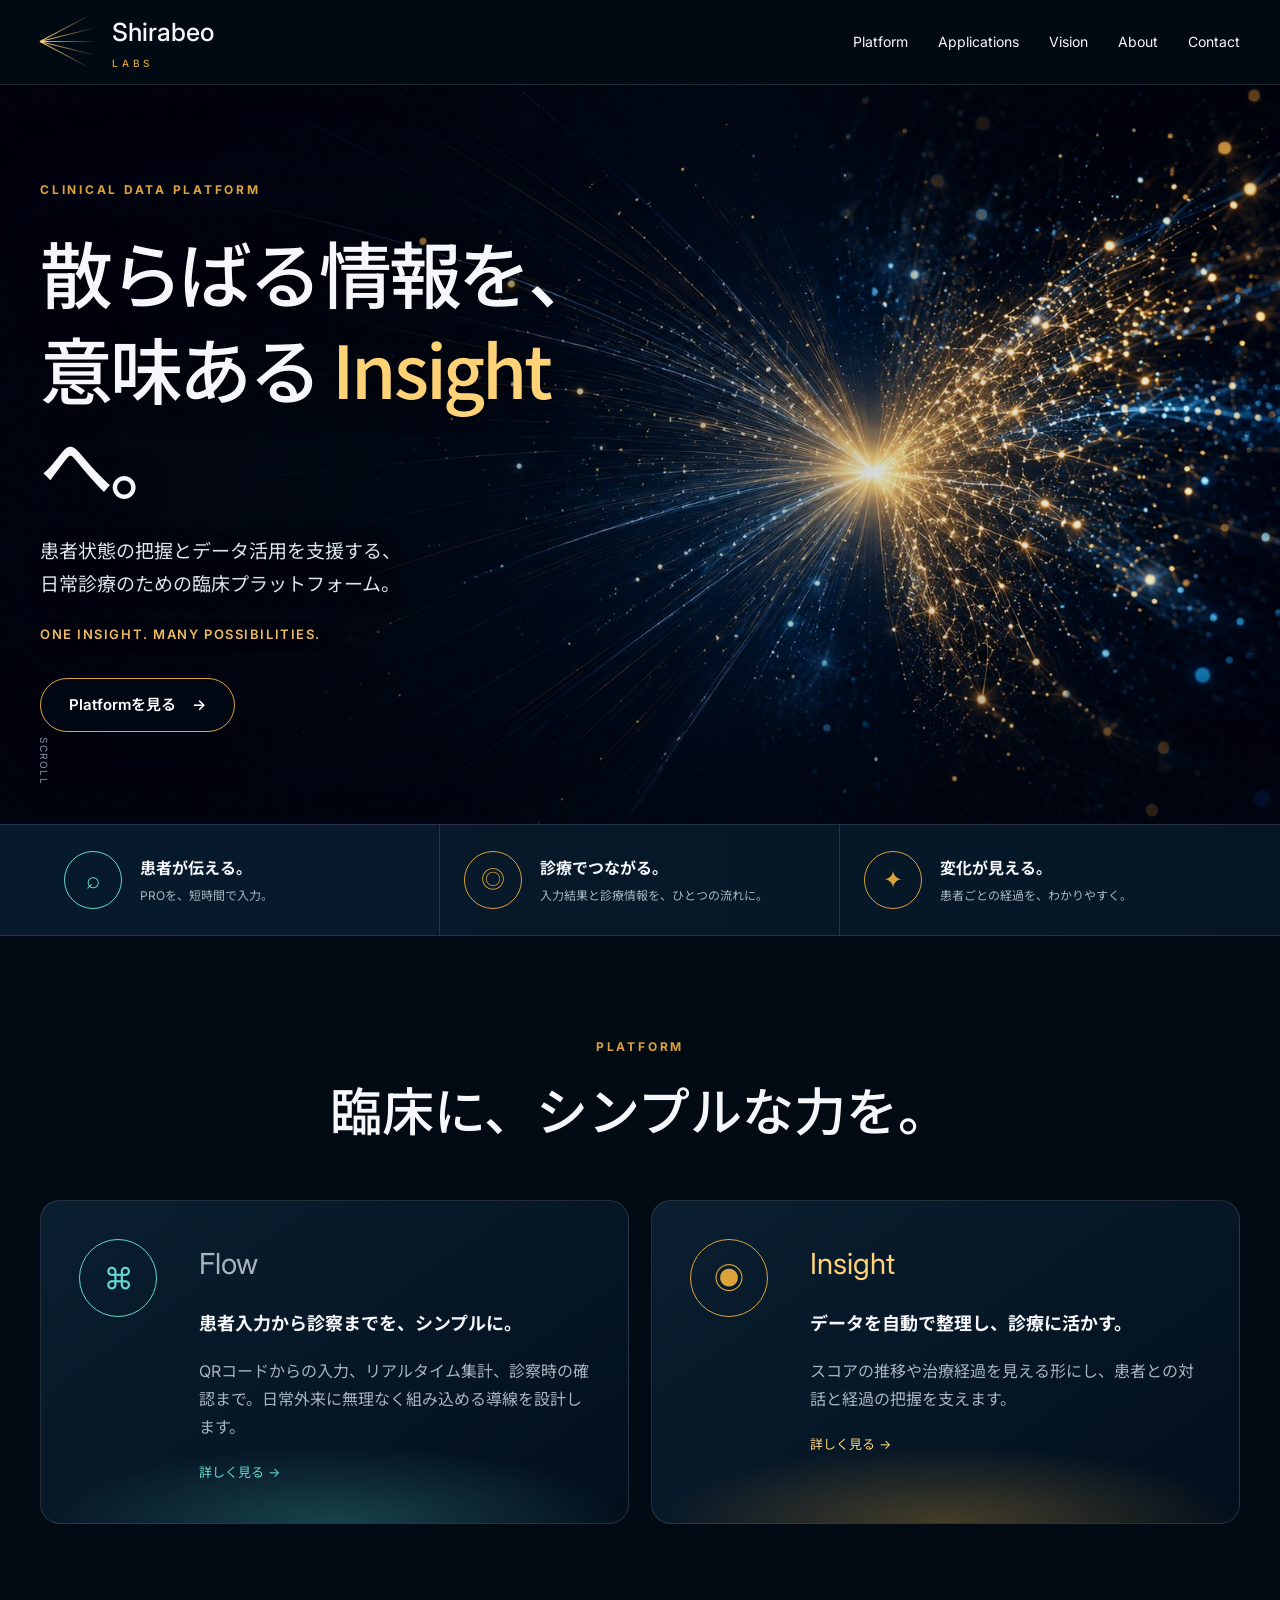
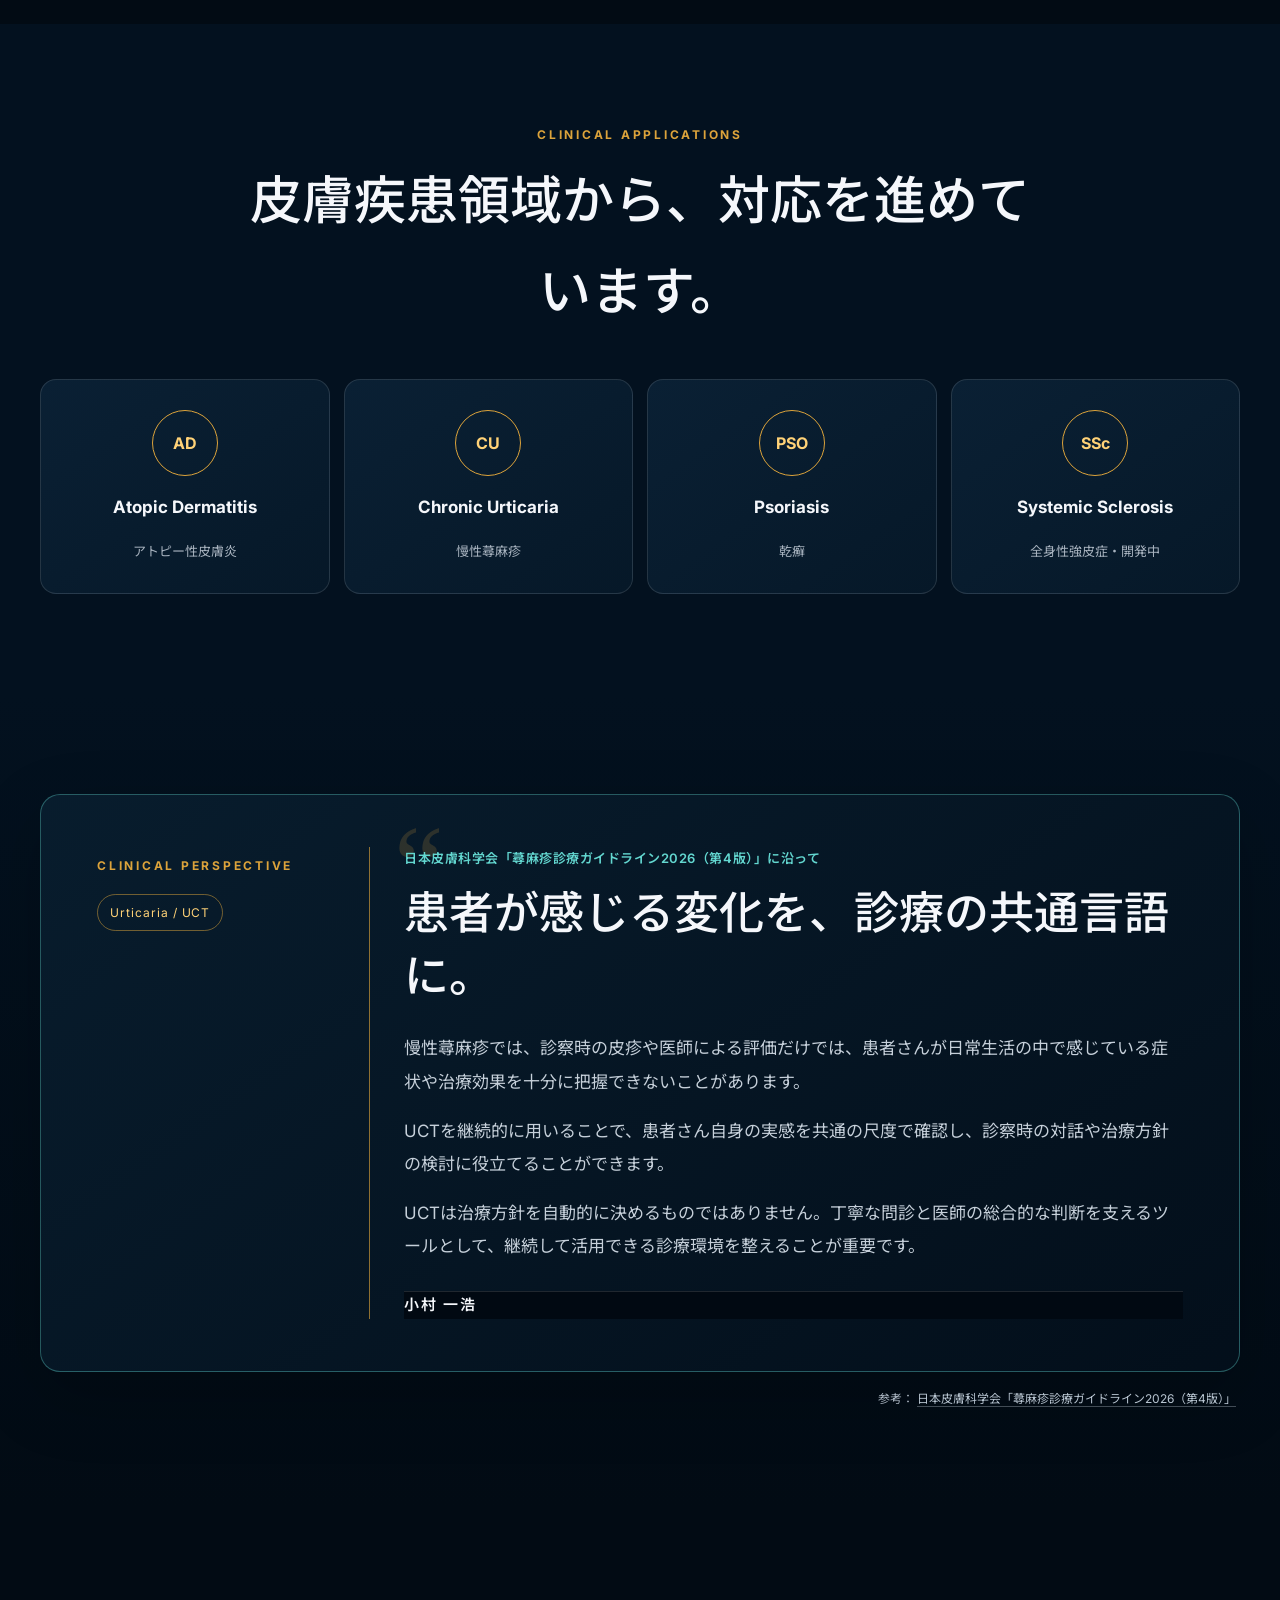
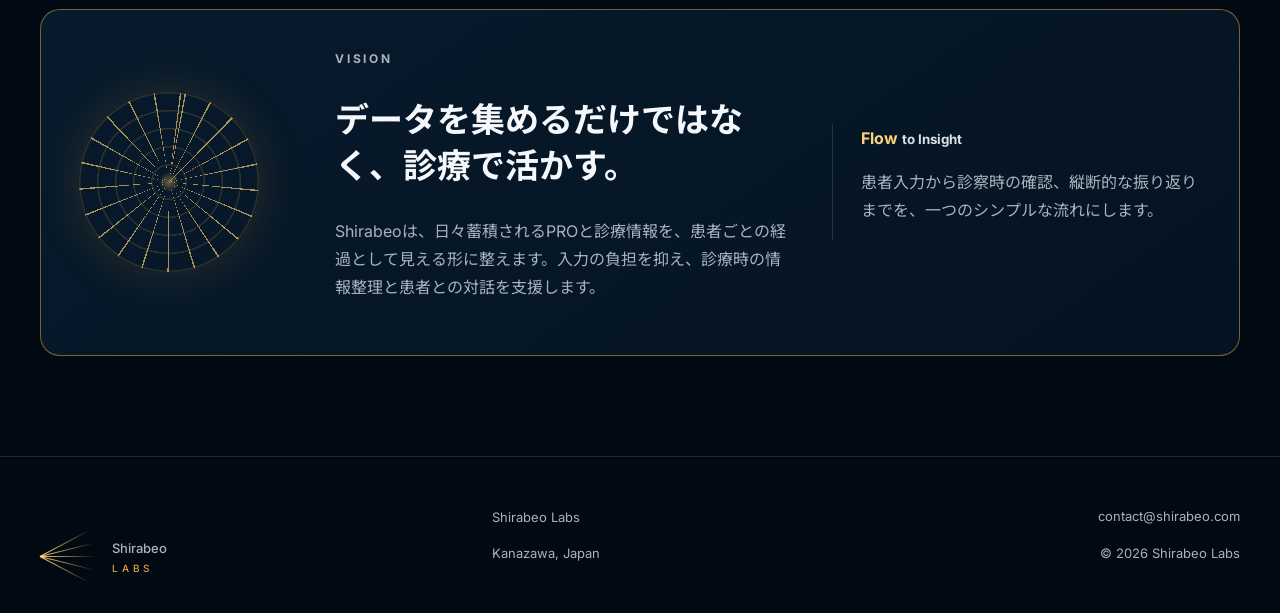
==== index.html @ 1341aba5 "Add 2026 urticaria guideline clinical perspective" ====
<!DOCTYPE html>
<html lang="ja">
  <head>
    <meta charset="utf-8">
    <meta name="viewport" content="width=device-width,initial-scale=1">
    <meta
      name="description"
      content="Shirabeoは、患者報告アウトカムと臨床情報を診療に活かす臨床プラットフォームです。"
    >
    <meta name="theme-color" content="#020d18">
    <title>Shirabeo Labs | One Insight. Many Possibilities.</title>
    <link rel="preconnect" href="https://fonts.googleapis.com">
    <link rel="preconnect" href="https://fonts.gstatic.com" crossorigin>
    <link
      href="https://fonts.googleapis.com/css2?family=Inter:wght@400;500;600;700&family=Noto+Sans+JP:wght@400;500;600;700&display=swap"
      rel="stylesheet"
    >
    <link rel="stylesheet" href="styles.css">
    <link rel="stylesheet" href="hero-artwork.css">
  </head>
  <body>
    <header>
      <div class="container nav">
        <a class="logo" href="#top"
          ><span class="ray-logo"><i></i><i></i><i></i><i></i><i></i></span
          ><span>Shirabeo<small>Labs</small></span></a
        ><button type="button" class="menu-button" aria-expanded="false" aria-controls="menu">
          Menu
        </button>
        <nav id="menu">
          <a href="#platform">Platform</a
          ><a href="#applications">Applications</a><a href="#vision">Vision</a
          ><a href="#about">About</a
          ><a href="mailto:contact@shirabeo.com">Contact</a>
        </nav>
      </div>
    </header>
    <main id="top">
      <section class="hero">
        <div class="container hero-inner">
          <div class="hero-copy">
            <p class="kicker">Clinical data platform</p>
            <h1>散らばる情報を、<br>意味ある <em>Insight</em> へ。</h1>
            <p class="lead">
              患者状態の把握とデータ活用を支援する、<br>日常診療のための臨床プラットフォーム。
            </p>
            <p class="brand-line">One Insight. Many Possibilities.</p>
            <a class="button outline-gold" href="#platform"
              >Platformを見る <span>→</span></a
            >
          </div>
          <div class="scroll-note">SCROLL</div>
        </div>
      </section>
      <section class="principle-strip">
        <div class="container principle-grid">
          <article>
            <div class="round-icon cyan">⌕</div>
            <div>
              <strong>患者が伝える。</strong>
              <p>PROを、短時間で入力。</p>
            </div>
          </article>
          <article>
            <div class="round-icon gold">◎</div>
            <div>
              <strong>診療でつながる。</strong>
              <p>入力結果と診療情報を、ひとつの流れに。</p>
            </div>
          </article>
          <article>
            <div class="round-icon gold">✦</div>
            <div>
              <strong>変化が見える。</strong>
              <p>患者ごとの経過を、わかりやすく。</p>
            </div>
          </article>
        </div>
      </section>
      <section id="platform" class="section">
        <div class="container">
          <div class="section-title center">
            <p>Platform</p>
            <h2>臨床に、シンプルな力を。</h2>
          </div>
          <div class="feature-grid">
            <article class="flow-card">
              <div class="icon">⌘</div>
              <div>
                <p class="label">Flow</p>
                <h3>患者入力から診察までを、シンプルに。</h3>
                <p>
                  QRコードからの入力、リアルタイム集計、診察時の確認まで。日常外来に無理なく組み込める導線を設計します。
                </p>
                <a href="mailto:contact@shirabeo.com">詳しく見る →</a>
              </div>
            </article>
            <article class="insight-card">
              <div class="icon gold-icon">◉</div>
              <div>
                <p class="label">Insight</p>
                <h3>データを自動で整理し、診療に活かす。</h3>
                <p>
                  スコアの推移や治療経過を見える形にし、患者との対話と経過の把握を支えます。
                </p>
                <a href="mailto:contact@shirabeo.com">詳しく見る →</a>
              </div>
            </article>
          </div>
        </div>
      </section>
      <section id="applications" class="section applications">
        <div class="container">
          <div class="section-title center">
            <p>Clinical Applications</p>
            <h2>皮膚疾患領域から、対応を進めています。</h2>
          </div>
          <div class="application-grid">
            <article>
              <span>AD</span>
              <h3>Atopic Dermatitis</h3>
              <p>アトピー性皮膚炎</p>
            </article>
            <article>
              <span>CU</span>
              <h3>Chronic Urticaria</h3>
              <p>慢性蕁麻疹</p>
            </article>
            <article>
              <span>PSO</span>
              <h3>Psoriasis</h3>
              <p>乾癬</p>
            </article>
            <article>
              <span>SSc</span>
              <h3>Systemic Sclerosis</h3>
              <p>全身性強皮症・開発中</p>
            </article>
          </div>
        </div>
      </section>
      <section class="section clinical-perspective" aria-labelledby="clinical-perspective-title">
        <div class="container">
          <div class="perspective-panel">
            <div class="perspective-meta">
              <p class="eyebrow">Clinical Perspective</p>
              <span>Urticaria / UCT</span>
            </div>
            <blockquote>
              <p class="guideline-note">
                日本皮膚科学会「蕁麻疹診療ガイドライン2026（第4版）」に沿って
              </p>
              <h2 id="clinical-perspective-title">
                患者が感じる変化を、診療の共通言語に。
              </h2>
              <p>
                慢性蕁麻疹では、診察時の皮疹や医師による評価だけでは、患者さんが日常生活の中で感じている症状や治療効果を十分に把握できないことがあります。
              </p>
              <p>
                UCTを継続的に用いることで、患者さん自身の実感を共通の尺度で確認し、診察時の対話や治療方針の検討に役立てることができます。
              </p>
              <p>
                UCTは治療方針を自動的に決めるものではありません。丁寧な問診と医師の総合的な判断を支えるツールとして、継続して活用できる診療環境を整えることが重要です。
              </p>
              <footer>小村 一浩</footer>
            </blockquote>
          </div>
          <p class="guideline-reference">
            参考：
            <a href="https://www.dermatol.or.jp/medical/guideline/4742/" target="_blank" rel="noopener noreferrer">
              日本皮膚科学会「蕁麻疹診療ガイドライン2026（第4版）」
            </a>
          </p>
        </div>
      </section>
      <section id="vision" class="section">
        <div class="container vision-panel">
          <div class="vision-orb" aria-hidden="true"></div>
          <div>
            <p class="eyebrow">Vision</p>
            <h2>データを集めるだけではなく、診療で活かす。</h2>
            <p>
              Shirabeoは、日々蓄積されるPROと診療情報を、患者ごとの経過として見える形に整えます。入力の負担を抑え、診療時の情報整理と患者との対話を支援します。
            </p>
          </div>
          <aside>
            <strong>Flow <small>to Insight</small></strong>
            <p>
              患者入力から診察時の確認、縦断的な振り返りまでを、一つのシンプルな流れにします。
            </p>
          </aside>
        </div>
      </section>
    </main>
    <footer id="about">
      <div class="container footer">
        <div>
          <a class="logo" href="#top"
            ><span class="ray-logo"><i></i><i></i><i></i><i></i><i></i></span
            ><span>Shirabeo<small>Labs</small></span></a
          >
        </div>
        <div>
          <p>Shirabeo Labs</p>
          <p>Kanazawa, Japan</p>
        </div>
        <div>
          <a href="mailto:contact@shirabeo.com">contact@shirabeo.com</a>
          <p>© <span id="year"></span> Shirabeo Labs</p>
        </div>
      </div>
    </footer>
    <script src="script.js"></script>
  </body>
</html>
---- styles.css ----
:root{--navy:#020b14;--navy2:#061827;--panel:#091c2d;--gold:#dca33b;--gold2:#ffd277;--cyan:#63d7d0;--text:#f5f7fb;--muted:#a8b3bf;--line:rgba(255,255,255,.12)}*{box-sizing:border-box}html{scroll-behavior:smooth}body{margin:0;background:var(--navy);color:var(--text);font-family:Inter,"Noto Sans JP",system-ui,sans-serif;line-height:1.75}a{color:inherit;text-decoration:none}.container{width:min(1200px,calc(100% - 44px));margin:auto}header{position:sticky;top:0;z-index:20;background:rgba(2,11,20,.76);backdrop-filter:blur(20px);border-bottom:1px solid var(--line)}.nav{min-height:84px;display:flex;align-items:center;justify-content:space-between}.logo{display:flex;align-items:center;gap:14px;font-size:25px;font-weight:500}.logo small{display:block;color:var(--gold);font-size:10px;letter-spacing:.38em;text-transform:uppercase}.ray-logo{position:relative;width:58px;height:38px}.ray-logo i{position:absolute;left:0;top:18px;width:56px;height:1px;background:linear-gradient(90deg,var(--gold2),transparent);transform-origin:left}.ray-logo i:nth-child(1){transform:rotate(28deg)}.ray-logo i:nth-child(2){transform:rotate(14deg)}.ray-logo i:nth-child(3){transform:rotate(0)}.ray-logo i:nth-child(4){transform:rotate(-14deg)}.ray-logo i:nth-child(5){transform:rotate(-28deg)}nav{display:flex;gap:30px;align-items:center;font-size:14px}.menu-button{display:none}.hero{position:relative;min-height:700px;overflow:hidden;background:radial-gradient(circle at 86% 47%,rgba(255,210,115,.24),transparent 11%),radial-gradient(circle at 70% 42%,rgba(35,90,150,.16),transparent 32%),linear-gradient(135deg,#020910,#031422 64%,#020b14)}.hero:before{content:"";position:absolute;inset:0;background-image:radial-gradient(circle,rgba(255,218,145,.9) 0 1px,transparent 2px),radial-gradient(circle,rgba(113,177,255,.78) 0 1px,transparent 2px),radial-gradient(circle,rgba(255,255,255,.55) 0 1px,transparent 2px);background-size:46px 52px,71px 64px,93px 83px;background-position:67% 20%,80% 35%,73% 58%;mask-image:linear-gradient(90deg,transparent 42%,#000 65%);opacity:.62}.hero:after{content:"";position:absolute;inset:0;background:linear-gradient(90deg,rgba(2,9,16,.99) 0%,rgba(2,9,16,.88) 39%,rgba(2,9,16,.28) 66%,rgba(2,9,16,.06) 100%)}.hero-inner{position:relative;z-index:3;min-height:700px;display:flex;align-items:center}.hero-copy{max-width:680px;padding:90px 0}.kicker,.eyebrow,.section-title p{margin:0;color:var(--gold);font-size:12px;font-weight:700;letter-spacing:.23em;text-transform:uppercase}.hero h1{margin:24px 0 24px;font-size:clamp(52px,6.2vw,82px);line-height:1.28;font-weight:500;letter-spacing:-.048em}.hero h1 em{color:var(--gold2);font-style:normal}.lead{max-width:620px;color:#d6dee7;font-size:19px}.button{display:inline-flex;align-items:center;justify-content:center;gap:16px;min-height:54px;padding:0 28px;border-radius:999px;font-weight:600;font-size:15px;margin-top:32px}.outline-gold{border:1px solid var(--gold);color:#fff;background:rgba(3,17,30,.22)}.stream{position:absolute;right:-2%;top:-3%;width:70%;height:108%;z-index:2;filter:drop-shadow(0 0 6px rgba(255,195,70,.25))}.stream b{position:absolute;right:10%;top:47%;width:18px;height:18px;border-radius:50%;background:#fff9db;box-shadow:0 0 16px #fff,0 0 46px #f0b84c,0 0 130px #e3a42f}.stream span{position:absolute;right:11%;top:48%;width:97%;height:1px;background:linear-gradient(90deg,transparent 0%,rgba(67,126,195,.24) 25%,rgba(255,255,255,.55) 68%,rgba(255,190,55,.98) 100%);transform-origin:right;box-shadow:0 0 8px rgba(255,202,85,.32)}.stream span:after{content:"";position:absolute;right:14%;top:-2px;width:5px;height:5px;border-radius:50%;background:#ffd878;box-shadow:-120px 15px 0 #fff,-260px -9px 0 #5f9fe3,-410px 23px 0 #f5b94d,-520px -17px 0 #fff}.stream span:nth-child(1){transform:rotate(34deg)}.stream span:nth-child(2){transform:rotate(26deg)}.stream span:nth-child(3){transform:rotate(18deg)}.stream span:nth-child(4){transform:rotate(10deg)}.stream span:nth-child(5){transform:rotate(2deg)}.stream span:nth-child(6){transform:rotate(-7deg)}.stream span:nth-child(7){transform:rotate(-16deg)}.stream span:nth-child(8){transform:rotate(-25deg)}.stream span:nth-child(9){transform:rotate(-34deg)}.scroll-note{position:absolute;left:-6px;bottom:38px;writing-mode:vertical-rl;font-size:10px;letter-spacing:.16em;color:#8090a0}.principle-strip{background:linear-gradient(90deg,#071a2c,#061625);border-top:1px solid var(--line);border-bottom:1px solid var(--line)}.principle-grid{display:grid;grid-template-columns:repeat(3,1fr)}.principle-grid article{display:flex;align-items:center;gap:18px;padding:26px 24px;border-right:1px solid var(--line)}.principle-grid article:last-child{border-right:0}.principle-grid strong{font-size:16px}.principle-grid p{margin:3px 0 0;color:var(--muted);font-size:12px}.round-icon{width:58px;height:58px;display:grid;place-items:center;border:1px solid currentColor;border-radius:50%;font-size:24px}.round-icon.cyan{color:var(--cyan)}.round-icon.gold{color:var(--gold)}.section{padding:100px 0}.section-title{max-width:780px;margin:0 auto 42px}.section-title.center{text-align:center}.section-title h2{margin:10px 0 0;font-size:clamp(34px,4.2vw,52px);font-weight:500}.feature-grid{display:grid;grid-template-columns:1fr 1fr;gap:22px}.feature-grid article{position:relative;display:grid;grid-template-columns:92px 1fr;gap:28px;min-height:285px;padding:38px;border:1px solid var(--line);border-radius:20px;overflow:hidden;background:linear-gradient(145deg,rgba(10,31,49,.98),rgba(3,16,29,.96))}.feature-grid article:after{content:"";position:absolute;left:0;right:0;bottom:0;height:78px;background:radial-gradient(ellipse at center bottom,rgba(85,216,206,.24),transparent 70%)}.feature-grid .insight-card:after{background:radial-gradient(ellipse at center bottom,rgba(230,168,59,.28),transparent 70%)}.icon{width:78px;height:78px;border:1px solid var(--cyan);border-radius:50%;display:grid;place-items:center;color:var(--cyan);font-size:30px}.gold-icon{border-color:var(--gold);color:var(--gold)}.label{margin:0;color:var(--cyan);font-size:29px}.insight-card .label{color:var(--gold2)}.feature-grid h3{font-size:18px}.feature-grid p{color:var(--muted)}.feature-grid a{position:relative;z-index:2;color:var(--cyan);font-size:13px}.insight-card a{color:var(--gold2)}.applications{background:#03111f}.application-grid{display:grid;grid-template-columns:repeat(4,1fr);gap:14px}.application-grid article{padding:30px 22px;text-align:center;border:1px solid var(--line);border-radius:16px;background:linear-gradient(145deg,#0a2034,#061828)}.application-grid span{display:inline-grid;place-items:center;width:66px;height:66px;border:1px solid var(--gold);border-radius:50%;color:var(--gold2);font-weight:700}.application-grid h3{font-size:17px}.application-grid p{margin:0;color:var(--muted);font-size:13px}.clinical-perspective{position:relative;background:linear-gradient(180deg,#03111f 0%,#020b14 100%)}.perspective-panel{display:grid;grid-template-columns:220px 1fr;gap:52px;padding:52px 56px;border:1px solid rgba(99,215,208,.36);border-radius:20px;background:linear-gradient(145deg,rgba(8,29,46,.98),rgba(3,15,27,.98));box-shadow:0 24px 70px rgba(0,0,0,.2)}.perspective-meta{padding-top:8px}.perspective-meta span{display:inline-block;margin-top:18px;padding:7px 12px;border:1px solid rgba(220,163,59,.5);border-radius:999px;color:var(--gold2);font-size:12px;letter-spacing:.08em}.perspective-panel blockquote{position:relative;margin:0;padding-left:34px;border-left:1px solid rgba(220,163,59,.64)}.perspective-panel blockquote:before{content:"“";position:absolute;left:24px;top:-38px;color:rgba(220,163,59,.18);font-family:Georgia,serif;font-size:112px;line-height:1}.guideline-note{position:relative;margin:0 0 12px;color:var(--cyan)!important;font-size:13px;font-weight:600;letter-spacing:.04em}.perspective-panel h2{position:relative;margin:0 0 25px;font-size:clamp(30px,3.6vw,45px);font-weight:500;line-height:1.4}.perspective-panel blockquote>p:not(.guideline-note){position:relative;margin:0 0 16px;color:#c6d0da;font-size:17px;line-height:1.95}.perspective-panel footer{margin-top:28px;color:var(--text);font-size:15px;font-weight:600;letter-spacing:.12em}.guideline-reference{margin:16px 4px 0;text-align:right;color:var(--muted);font-size:12px}.guideline-reference a{color:#b9c6d2;text-decoration:underline;text-decoration-color:rgba(185,198,210,.35);text-underline-offset:3px}.vision-panel{display:grid;grid-template-columns:220px 1fr .8fr;gap:36px;align-items:center;padding:38px;border:1px solid rgba(230,168,59,.52);border-radius:20px;background:linear-gradient(145deg,#071a2c,#041321)}.vision-orb{width:180px;height:180px;border-radius:50%;background:radial-gradient(circle at 50% 50%,rgba(255,211,110,.4),transparent 8%),repeating-radial-gradient(circle,transparent 0 16px,rgba(230,168,59,.18) 17px 18px),repeating-conic-gradient(from 10deg,rgba(255,211,110,.65) 0 1deg,transparent 1deg 17deg);box-shadow:0 0 48px rgba(230,168,59,.16)}.vision-panel h2{font-size:34px;line-height:1.35}.vision-panel p{color:var(--muted)}aside{padding-left:28px;border-left:1px solid var(--line)}aside strong{color:var(--gold2)}aside small{color:#d9e0e7}.footer{display:grid;grid-template-columns:1fr .7fr 1fr;gap:28px;align-items:end;padding:36px 0}.footer>div:last-child{text-align:right}.footer p,.footer a{color:var(--muted);font-size:13px}footer{background:#010912;border-top:1px solid var(--line)}@media(max-width:900px){.perspective-panel{grid-template-columns:1fr;gap:28px;padding:38px}.perspective-panel blockquote{padding-left:28px}.principle-grid{grid-template-columns:1fr}.principle-grid article{border-right:0;border-bottom:1px solid var(--line)}.feature-grid{grid-template-columns:1fr}.application-grid{grid-template-columns:1fr 1fr}.vision-panel{grid-template-columns:1fr}.vision-orb{margin:auto}.footer{grid-template-columns:1fr}}@media(max-width:680px){.perspective-panel{padding:28px 22px;gap:22px}.perspective-panel blockquote{padding-left:20px}.perspective-panel h2{font-size:29px}.perspective-panel blockquote>p:not(.guideline-note){font-size:16px}.guideline-reference{text-align:left;line-height:1.6}.container{width:min(100% - 30px,1200px)}.menu-button{display:inline-flex;border:1px solid var(--gold);background:transparent;color:var(--gold2);border-radius:999px;padding:8px 14px}nav{display:none;position:absolute;top:70px;left:15px;right:15px;padding:20px;border-radius:16px;background:#071a2d;border:1px solid var(--line);flex-direction:column;align-items:stretch}nav.open{display:flex}.nav{min-height:74px}.hero,.hero-inner{min-height:690px}.hero-copy{padding:72px 0 90px;max-width:92%}.hero h1{font-size:42px;line-height:1.35;margin-top:20px}.lead{font-size:16px;max-width:90%}.stream{right:-48%;width:135%;opacity:.86;top:4%;height:94%}.stream b{right:11%;top:51%}.stream span{right:12%;top:52%}.hero:after{background:linear-gradient(90deg,rgba(2,9,16,.99) 0%,rgba(2,9,16,.88) 54%,rgba(2,9,16,.26) 100%)}.hero:before{mask-image:linear-gradient(90deg,transparent 35%,#000 68%);opacity:.42}.scroll-note{display:none}.principle-grid article{padding:19px 4px}.round-icon{width:48px;height:48px;font-size:19px}.section{padding:72px 0}.section-title h2{font-size:31px}.feature-grid article{grid-template-columns:1fr;min-height:0;padding:27px 22px}.application-grid{grid-template-columns:1fr}.vision-panel{padding:24px}.vision-orb{width:142px;height:142px}.footer>div:last-child{text-align:left}}
---- hero-artwork.css ----
.hero{position:relative;min-height:720px;overflow:hidden;background:#020b14 url('shirabeo-hero-artwork.jpg') 58% center/cover no-repeat;isolation:isolate}.hero:before{content:"";position:absolute;inset:0;z-index:0;background:linear-gradient(90deg,rgba(1,8,17,.99) 0%,rgba(1,8,17,.94) 28%,rgba(1,8,17,.72) 46%,rgba(1,8,17,.24) 68%,rgba(1,8,17,.05) 100%)}.hero:after{content:"";position:absolute;inset:0;z-index:0;background:linear-gradient(180deg,rgba(1,8,17,.10),transparent 28%,transparent 70%,rgba(1,8,17,.34));pointer-events:none}.stream{display:none}.hero-inner{position:relative;z-index:1;min-height:720px;display:flex;align-items:center}.hero-copy{position:relative;max-width:650px;padding:94px 0 92px}.hero-copy:before{content:"";position:absolute;inset:38px -44px 34px -44px;z-index:-1;background:radial-gradient(ellipse at 35% 52%,rgba(2,11,20,.62),rgba(2,11,20,.18) 58%,transparent 78%);filter:blur(12px)}.hero h1{font-family:"Noto Sans JP",sans-serif;font-size:clamp(48px,5.7vw,76px);font-weight:500;line-height:1.31;letter-spacing:-.045em;text-shadow:0 3px 28px rgba(0,0,0,.76)}.hero .lead{max-width:590px;color:#dce4ec;text-shadow:0 2px 18px rgba(0,0,0,.92)}.brand-line{margin:22px 0 0;color:#f0bd5a;font-size:13px;font-weight:600;letter-spacing:.12em;text-transform:uppercase;text-shadow:0 2px 12px rgba(0,0,0,.8)}.outline-gold{border-radius:999px;padding-inline:28px;background:rgba(2,13,24,.56);backdrop-filter:blur(10px);box-shadow:0 12px 40px rgba(0,0,0,.28)}@media(max-width:900px){.hero{background-position:52% center;background-size:auto 100%;min-height:760px}.hero:before{background:linear-gradient(90deg,rgba(1,8,17,.99) 0%,rgba(1,8,17,.95) 42%,rgba(1,8,17,.65) 66%,rgba(1,8,17,.18) 100%)}.hero-inner{min-height:760px}.hero-copy{padding:78px 0 82px;max-width:570px}.hero h1{font-size:47px;line-height:1.34}.hero .lead{max-width:88%}}@media(max-width:680px){.hero{background-position:38% center;background-size:auto 100%;min-height:730px}.hero:before{background:linear-gradient(90deg,rgba(1,8,17,.995) 0%,rgba(1,8,17,.96) 52%,rgba(1,8,17,.70) 73%,rgba(1,8,17,.22) 100%)}.hero:after{background:linear-gradient(180deg,rgba(1,8,17,.12),transparent 18%,transparent 72%,rgba(1,8,17,.42))}.hero-inner{min-height:730px}.hero-copy{padding:62px 0 70px;max-width:100%}.hero-copy:before{inset:28px -18px 34px -18px;background:radial-gradient(ellipse at 32% 50%,rgba(2,11,20,.78),rgba(2,11,20,.26) 60%,transparent 82%)}.hero h1{font-size:39px;line-height:1.36;max-width:620px}.hero .lead{font-size:15px;max-width:88%}.brand-line{font-size:11px;letter-spacing:.1em;margin-top:18px}.outline-gold{margin-top:30px}.principle-strip{position:relative;z-index:3}}
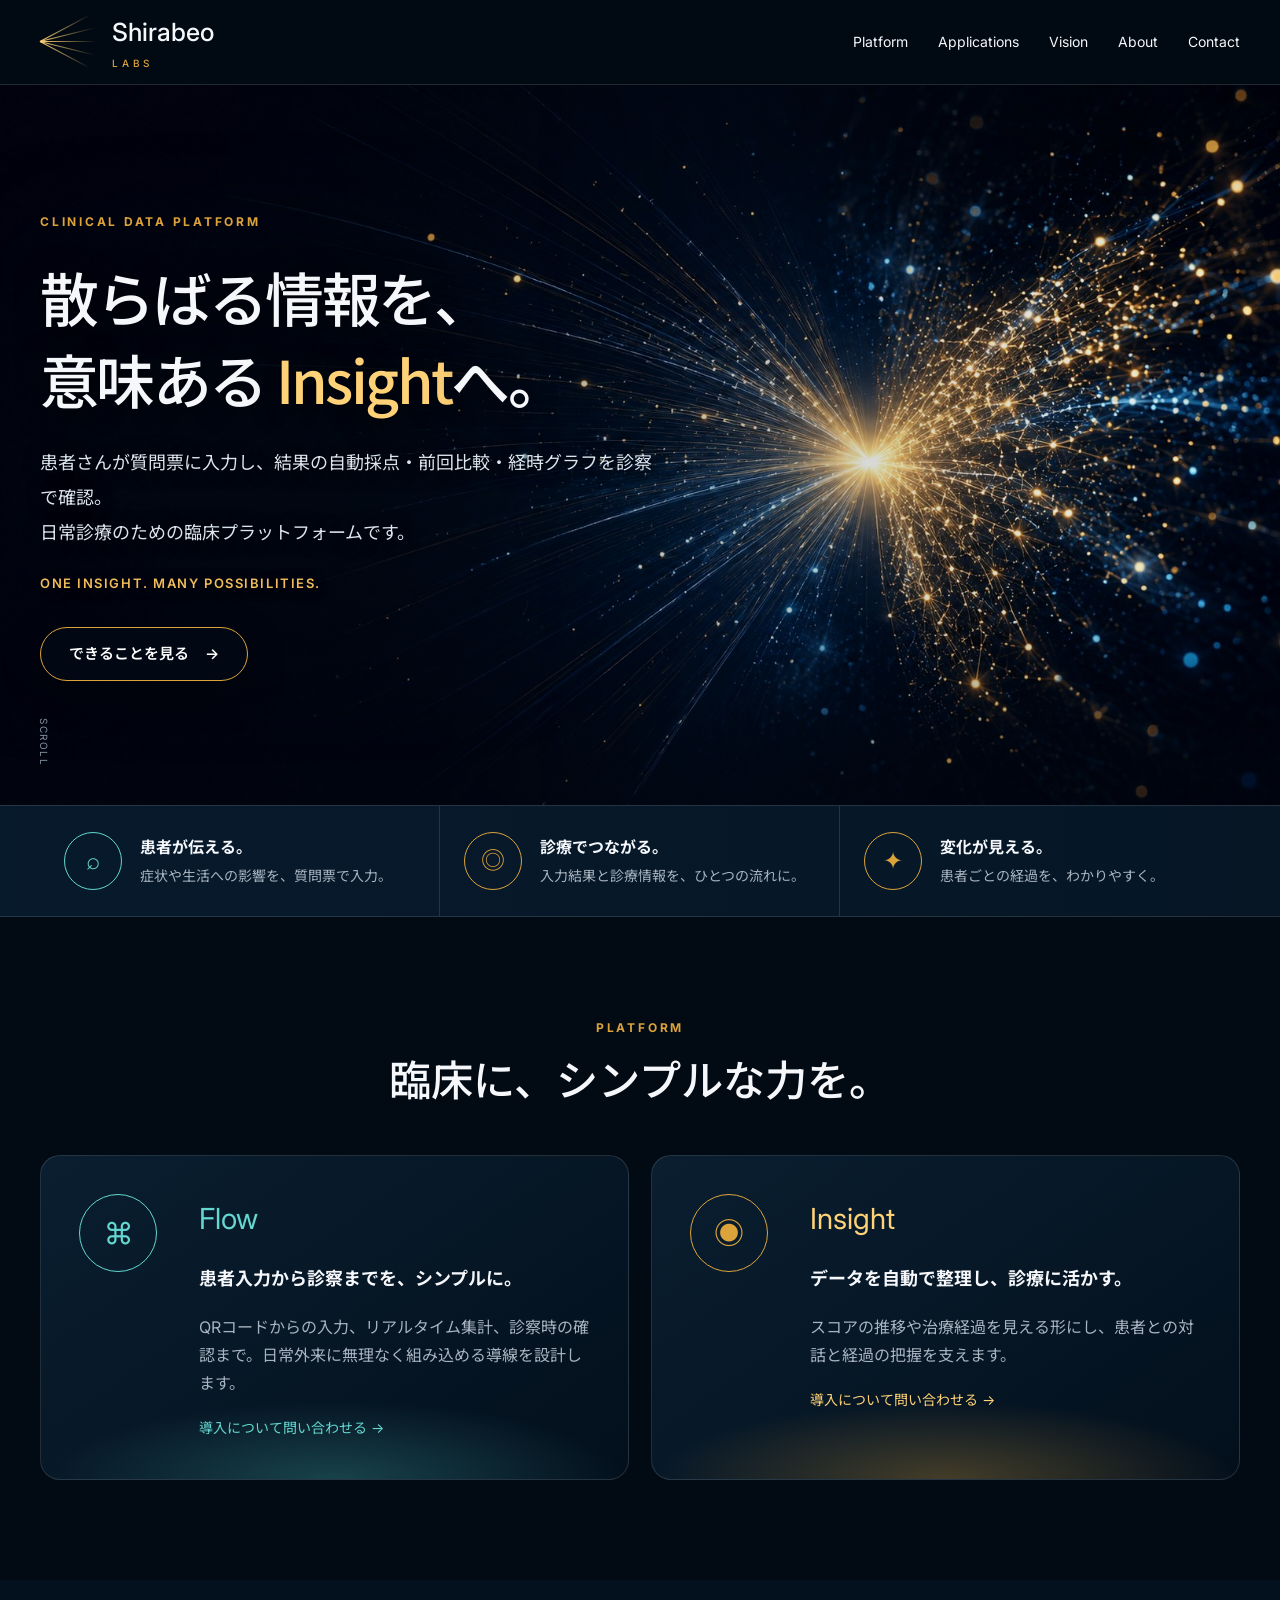
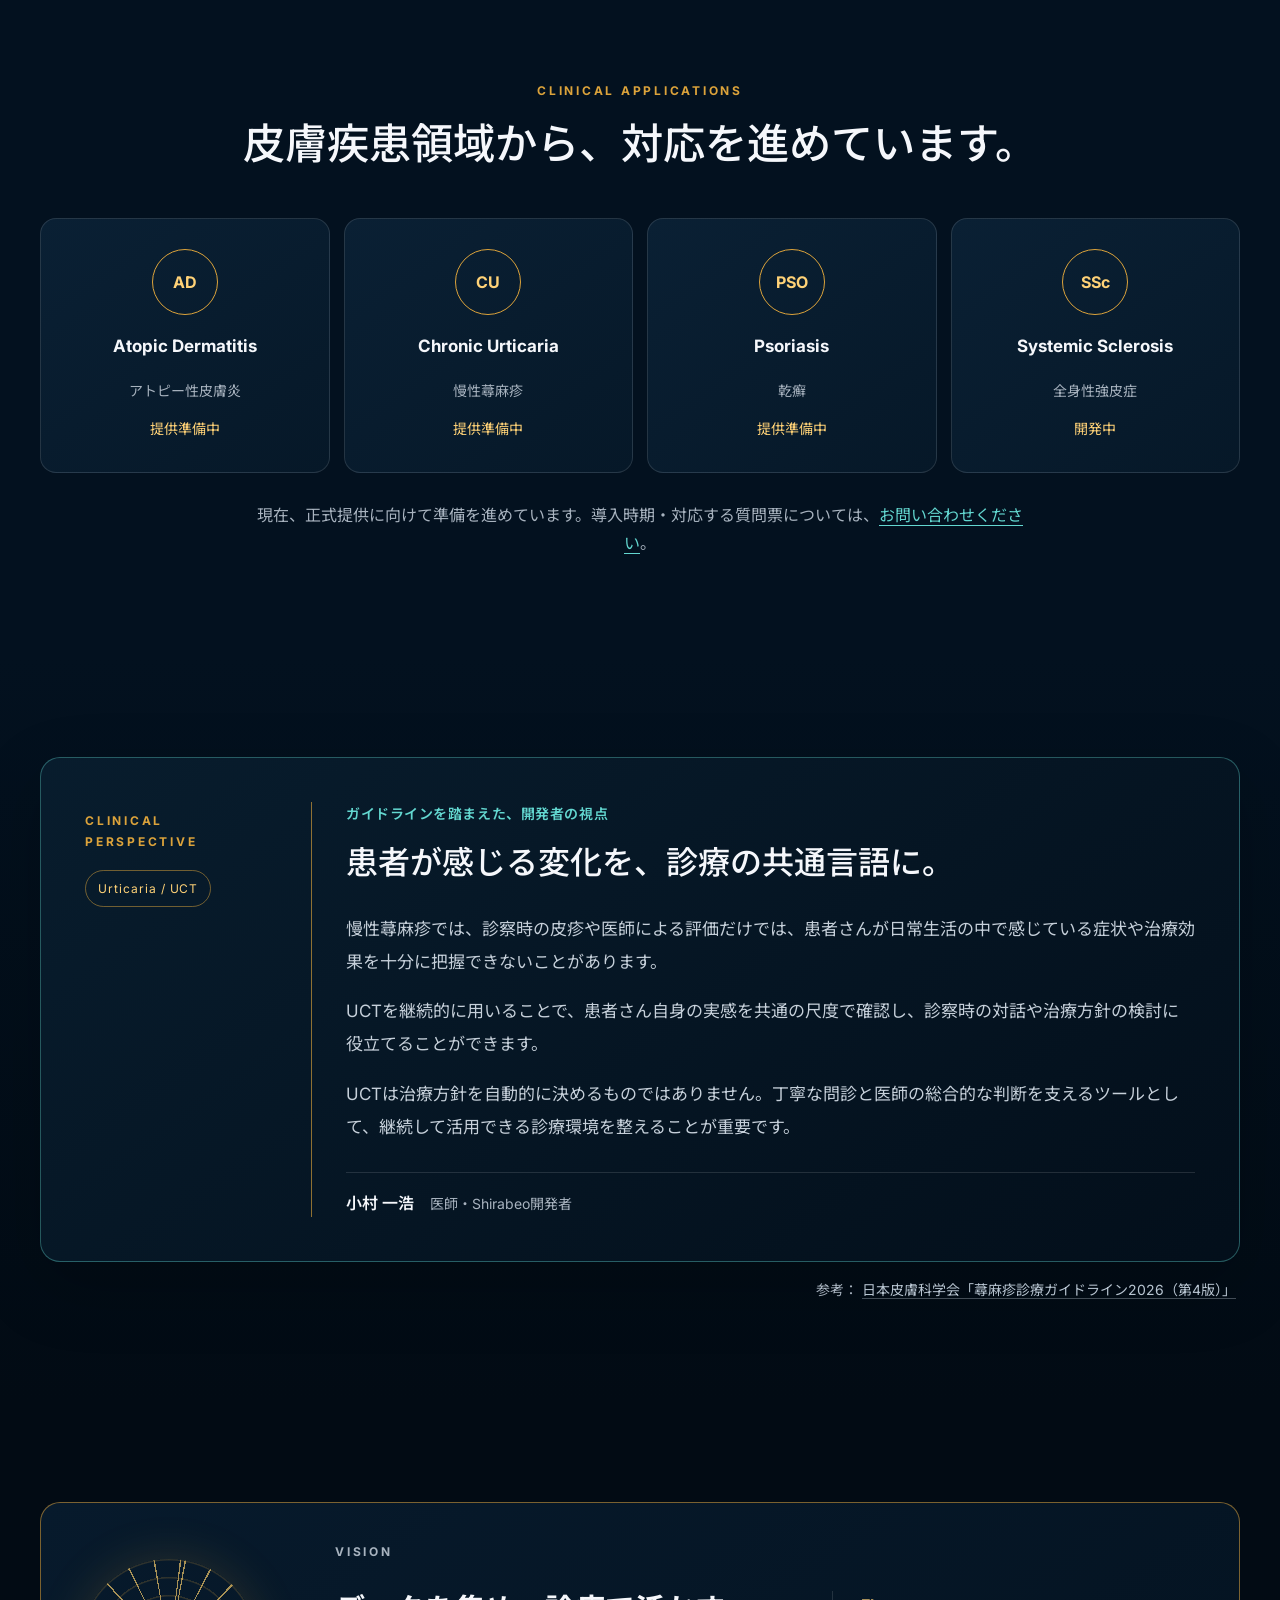
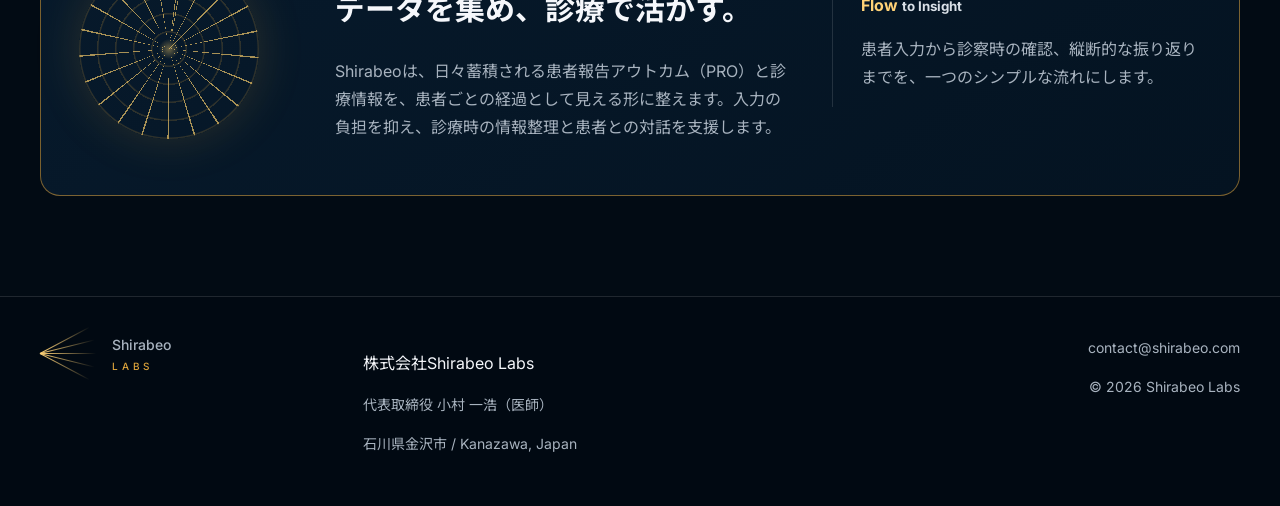
==== commit 14222498: "Clarify homepage product, availability and company information; fix mobile navigation" ====
--- a/index.html
+++ b/index.html
@@ -5,7 +5,7 @@
     <meta name="viewport" content="width=device-width,initial-scale=1">
     <meta
       name="description"
-      content="Shirabeoは、患者報告アウトカムと臨床情報を診療に活かす臨床プラットフォームです。"
+      content="Shirabeoは、患者さんの質問票入力から自動採点・前回比較・経時グラフまでをつなぎ、日常診療を支援する臨床プラットフォームです。"
     >
     <meta name="theme-color" content="#020d18">
     <title>Shirabeo Labs | One Insight. Many Possibilities.</title>
@@ -17,6 +17,7 @@
     >
     <link rel="stylesheet" href="styles.css">
     <link rel="stylesheet" href="hero-artwork.css">
+    <link rel="stylesheet" href="refinements.css">
   </head>
   <body>
     <header>
@@ -27,7 +28,7 @@
         ><button type="button" class="menu-button" aria-expanded="false" aria-controls="menu">
           Menu
         </button>
-        <nav id="menu">
+        <nav id="menu" aria-label="メインナビゲーション">
           <a href="#platform">Platform</a
           ><a href="#applications">Applications</a><a href="#vision">Vision</a
           ><a href="#about">About</a
@@ -40,13 +41,13 @@
         <div class="container hero-inner">
           <div class="hero-copy">
             <p class="kicker">Clinical data platform</p>
-            <h1>散らばる情報を、<br>意味ある <em>Insight</em> へ。</h1>
+            <h1><span class="heading-phrase">散らばる情報を、</span><br><span class="heading-phrase">意味ある</span> <span class="heading-phrase"><em>Insight</em>へ。</span></h1>
             <p class="lead">
-              患者状態の把握とデータ活用を支援する、<br>日常診療のための臨床プラットフォーム。
+              患者さんが質問票に入力し、結果の自動採点・前回比較・経時グラフを診察で確認。<br>日常診療のための臨床プラットフォームです。
             </p>
             <p class="brand-line">One Insight. Many Possibilities.</p>
             <a class="button outline-gold" href="#platform"
-              >Platformを見る <span>→</span></a
+              >できることを見る <span aria-hidden="true">→</span></a
             >
           </div>
           <div class="scroll-note">SCROLL</div>
@@ -58,7 +59,7 @@
             <div class="round-icon cyan">⌕</div>
             <div>
               <strong>患者が伝える。</strong>
-              <p>PROを、短時間で入力。</p>
+              <p>症状や生活への影響を、質問票で入力。</p>
             </div>
           </article>
           <article>
@@ -92,7 +93,7 @@
                 <p>
                   QRコードからの入力、リアルタイム集計、診察時の確認まで。日常外来に無理なく組み込める導線を設計します。
                 </p>
-                <a href="mailto:contact@shirabeo.com">詳しく見る →</a>
+                <a href="mailto:contact@shirabeo.com">導入について問い合わせる →</a>
               </div>
             </article>
             <article class="insight-card">
@@ -103,7 +104,7 @@
                 <p>
                   スコアの推移や治療経過を見える形にし、患者との対話と経過の把握を支えます。
                 </p>
-                <a href="mailto:contact@shirabeo.com">詳しく見る →</a>
+                <a href="mailto:contact@shirabeo.com">導入について問い合わせる →</a>
               </div>
             </article>
           </div>
@@ -113,30 +114,35 @@
         <div class="container">
           <div class="section-title center">
             <p>Clinical Applications</p>
-            <h2>皮膚疾患領域から、対応を進めています。</h2>
+            <h2><span class="heading-phrase">皮膚疾患領域から、</span><span class="heading-phrase">対応を進めています。</span></h2>
           </div>
           <div class="application-grid">
             <article>
               <span>AD</span>
               <h3>Atopic Dermatitis</h3>
               <p>アトピー性皮膚炎</p>
+              <p class="availability">提供準備中</p>
             </article>
             <article>
               <span>CU</span>
               <h3>Chronic Urticaria</h3>
               <p>慢性蕁麻疹</p>
+              <p class="availability">提供準備中</p>
             </article>
             <article>
               <span>PSO</span>
               <h3>Psoriasis</h3>
               <p>乾癬</p>
+              <p class="availability">提供準備中</p>
             </article>
             <article>
               <span>SSc</span>
               <h3>Systemic Sclerosis</h3>
-              <p>全身性強皮症・開発中</p>
-            </article>
-          </div>
+              <p>全身性強皮症</p>
+              <p class="availability">開発中</p>
+            </article>
+          </div>
+          <p class="availability-note">現在、正式提供に向けて準備を進めています。導入時期・対応する質問票については、<a href="mailto:contact@shirabeo.com">お問い合わせください</a>。</p>
         </div>
       </section>
       <section class="section clinical-perspective" aria-labelledby="clinical-perspective-title">
@@ -146,12 +152,12 @@
               <p class="eyebrow">Clinical Perspective</p>
               <span>Urticaria / UCT</span>
             </div>
-            <blockquote>
+            <div class="perspective-commentary">
               <p class="guideline-note">
-                日本皮膚科学会「蕁麻疹診療ガイドライン2026（第4版）」に沿って
+                ガイドラインを踏まえた、開発者の視点
               </p>
               <h2 id="clinical-perspective-title">
-                患者が感じる変化を、診療の共通言語に。
+                <span class="heading-phrase">患者が感じる変化を、</span><span class="heading-phrase">診療の共通言語に。</span>
               </h2>
               <p>
                 慢性蕁麻疹では、診察時の皮疹や医師による評価だけでは、患者さんが日常生活の中で感じている症状や治療効果を十分に把握できないことがあります。
@@ -162,8 +168,8 @@
               <p>
                 UCTは治療方針を自動的に決めるものではありません。丁寧な問診と医師の総合的な判断を支えるツールとして、継続して活用できる診療環境を整えることが重要です。
               </p>
-              <footer>小村 一浩</footer>
-            </blockquote>
+              <p class="perspective-author">小村 一浩 <span>医師・Shirabeo開発者</span></p>
+            </div>
           </div>
           <p class="guideline-reference">
             参考：
@@ -178,9 +184,9 @@
           <div class="vision-orb" aria-hidden="true"></div>
           <div>
             <p class="eyebrow">Vision</p>
-            <h2>データを集めるだけではなく、診療で活かす。</h2>
+            <h2><span class="heading-phrase">データを集め、</span><span class="heading-phrase">診療で活かす。</span></h2>
             <p>
-              Shirabeoは、日々蓄積されるPROと診療情報を、患者ごとの経過として見える形に整えます。入力の負担を抑え、診療時の情報整理と患者との対話を支援します。
+              Shirabeoは、日々蓄積される患者報告アウトカム（PRO）と診療情報を、患者ごとの経過として見える形に整えます。入力の負担を抑え、診療時の情報整理と患者との対話を支援します。
             </p>
           </div>
           <aside>
@@ -201,8 +207,9 @@
           >
         </div>
         <div>
-          <p>Shirabeo Labs</p>
-          <p>Kanazawa, Japan</p>
+          <p class="company-name">株式会社Shirabeo Labs</p>
+          <p>代表取締役 小村 一浩（医師）</p>
+          <p>石川県金沢市 / Kanazawa, Japan</p>
         </div>
         <div>
           <a href="mailto:contact@shirabeo.com">contact@shirabeo.com</a>
--- a/styles.css
+++ b/styles.css
@@ -1 +1 @@
-:root{--navy:#020b14;--navy2:#061827;--panel:#091c2d;--gold:#dca33b;--gold2:#ffd277;--cyan:#63d7d0;--text:#f5f7fb;--muted:#a8b3bf;--line:rgba(255,255,255,.12)}*{box-sizing:border-box}html{scroll-behavior:smooth}body{margin:0;background:var(--navy);color:var(--text);font-family:Inter,"Noto Sans JP",system-ui,sans-serif;line-height:1.75}a{color:inherit;text-decoration:none}.container{width:min(1200px,calc(100% - 44px));margin:auto}header{position:sticky;top:0;z-index:20;background:rgba(2,11,20,.76);backdrop-filter:blur(20px);border-bottom:1px solid var(--line)}.nav{min-height:84px;display:flex;align-items:center;justify-content:space-between}.logo{display:flex;align-items:center;gap:14px;font-size:25px;font-weight:500}.logo small{display:block;color:var(--gold);font-size:10px;letter-spacing:.38em;text-transform:uppercase}.ray-logo{position:relative;width:58px;height:38px}.ray-logo i{position:absolute;left:0;top:18px;width:56px;height:1px;background:linear-gradient(90deg,var(--gold2),transparent);transform-origin:left}.ray-logo i:nth-child(1){transform:rotate(28deg)}.ray-logo i:nth-child(2){transform:rotate(14deg)}.ray-logo i:nth-child(3){transform:rotate(0)}.ray-logo i:nth-child(4){transform:rotate(-14deg)}.ray-logo i:nth-child(5){transform:rotate(-28deg)}nav{display:flex;gap:30px;align-items:center;font-size:14px}.menu-button{display:none}.hero{position:relative;min-height:700px;overflow:hidden;background:radial-gradient(circle at 86% 47%,rgba(255,210,115,.24),transparent 11%),radial-gradient(circle at 70% 42%,rgba(35,90,150,.16),transparent 32%),linear-gradient(135deg,#020910,#031422 64%,#020b14)}.hero:before{content:"";position:absolute;inset:0;background-image:radial-gradient(circle,rgba(255,218,145,.9) 0 1px,transparent 2px),radial-gradient(circle,rgba(113,177,255,.78) 0 1px,transparent 2px),radial-gradient(circle,rgba(255,255,255,.55) 0 1px,transparent 2px);background-size:46px 52px,71px 64px,93px 83px;background-position:67% 20%,80% 35%,73% 58%;mask-image:linear-gradient(90deg,transparent 42%,#000 65%);opacity:.62}.hero:after{content:"";position:absolute;inset:0;background:linear-gradient(90deg,rgba(2,9,16,.99) 0%,rgba(2,9,16,.88) 39%,rgba(2,9,16,.28) 66%,rgba(2,9,16,.06) 100%)}.hero-inner{position:relative;z-index:3;min-height:700px;display:flex;align-items:center}.hero-copy{max-width:680px;padding:90px 0}.kicker,.eyebrow,.section-title p{margin:0;color:var(--gold);font-size:12px;font-weight:700;letter-spacing:.23em;text-transform:uppercase}.hero h1{margin:24px 0 24px;font-size:clamp(52px,6.2vw,82px);line-height:1.28;font-weight:500;letter-spacing:-.048em}.hero h1 em{color:var(--gold2);font-style:normal}.lead{max-width:620px;color:#d6dee7;font-size:19px}.button{display:inline-flex;align-items:center;justify-content:center;gap:16px;min-height:54px;padding:0 28px;border-radius:999px;font-weight:600;font-size:15px;margin-top:32px}.outline-gold{border:1px solid var(--gold);color:#fff;background:rgba(3,17,30,.22)}.stream{position:absolute;right:-2%;top:-3%;width:70%;height:108%;z-index:2;filter:drop-shadow(0 0 6px rgba(255,195,70,.25))}.stream b{position:absolute;right:10%;top:47%;width:18px;height:18px;border-radius:50%;background:#fff9db;box-shadow:0 0 16px #fff,0 0 46px #f0b84c,0 0 130px #e3a42f}.stream span{position:absolute;right:11%;top:48%;width:97%;height:1px;background:linear-gradient(90deg,transparent 0%,rgba(67,126,195,.24) 25%,rgba(255,255,255,.55) 68%,rgba(255,190,55,.98) 100%);transform-origin:right;box-shadow:0 0 8px rgba(255,202,85,.32)}.stream span:after{content:"";position:absolute;right:14%;top:-2px;width:5px;height:5px;border-radius:50%;background:#ffd878;box-shadow:-120px 15px 0 #fff,-260px -9px 0 #5f9fe3,-410px 23px 0 #f5b94d,-520px -17px 0 #fff}.stream span:nth-child(1){transform:rotate(34deg)}.stream span:nth-child(2){transform:rotate(26deg)}.stream span:nth-child(3){transform:rotate(18deg)}.stream span:nth-child(4){transform:rotate(10deg)}.stream span:nth-child(5){transform:rotate(2deg)}.stream span:nth-child(6){transform:rotate(-7deg)}.stream span:nth-child(7){transform:rotate(-16deg)}.stream span:nth-child(8){transform:rotate(-25deg)}.stream span:nth-child(9){transform:rotate(-34deg)}.scroll-note{position:absolute;left:-6px;bottom:38px;writing-mode:vertical-rl;font-size:10px;letter-spacing:.16em;color:#8090a0}.principle-strip{background:linear-gradient(90deg,#071a2c,#061625);border-top:1px solid var(--line);border-bottom:1px solid var(--line)}.principle-grid{display:grid;grid-template-columns:repeat(3,1fr)}.principle-grid article{display:flex;align-items:center;gap:18px;padding:26px 24px;border-right:1px solid var(--line)}.principle-grid article:last-child{border-right:0}.principle-grid strong{font-size:16px}.principle-grid p{margin:3px 0 0;color:var(--muted);font-size:12px}.round-icon{width:58px;height:58px;display:grid;place-items:center;border:1px solid currentColor;border-radius:50%;font-size:24px}.round-icon.cyan{color:var(--cyan)}.round-icon.gold{color:var(--gold)}.section{padding:100px 0}.section-title{max-width:780px;margin:0 auto 42px}.section-title.center{text-align:center}.section-title h2{margin:10px 0 0;font-size:clamp(34px,4.2vw,52px);font-weight:500}.feature-grid{display:grid;grid-template-columns:1fr 1fr;gap:22px}.feature-grid article{position:relative;display:grid;grid-template-columns:92px 1fr;gap:28px;min-height:285px;padding:38px;border:1px solid var(--line);border-radius:20px;overflow:hidden;background:linear-gradient(145deg,rgba(10,31,49,.98),rgba(3,16,29,.96))}.feature-grid article:after{content:"";position:absolute;left:0;right:0;bottom:0;height:78px;background:radial-gradient(ellipse at center bottom,rgba(85,216,206,.24),transparent 70%)}.feature-grid .insight-card:after{background:radial-gradient(ellipse at center bottom,rgba(230,168,59,.28),transparent 70%)}.icon{width:78px;height:78px;border:1px solid var(--cyan);border-radius:50%;display:grid;place-items:center;color:var(--cyan);font-size:30px}.gold-icon{border-color:var(--gold);color:var(--gold)}.label{margin:0;color:var(--cyan);font-size:29px}.insight-card .label{color:var(--gold2)}.feature-grid h3{font-size:18px}.feature-grid p{color:var(--muted)}.feature-grid a{position:relative;z-index:2;color:var(--cyan);font-size:13px}.insight-card a{color:var(--gold2)}.applications{background:#03111f}.application-grid{display:grid;grid-template-columns:repeat(4,1fr);gap:14px}.application-grid article{padding:30px 22px;text-align:center;border:1px solid var(--line);border-radius:16px;background:linear-gradient(145deg,#0a2034,#061828)}.application-grid span{display:inline-grid;place-items:center;width:66px;height:66px;border:1px solid var(--gold);border-radius:50%;color:var(--gold2);font-weight:700}.application-grid h3{font-size:17px}.application-grid p{margin:0;color:var(--muted);font-size:13px}.clinical-perspective{position:relative;background:linear-gradient(180deg,#03111f 0%,#020b14 100%)}.perspective-panel{display:grid;grid-template-columns:220px 1fr;gap:52px;padding:52px 56px;border:1px solid rgba(99,215,208,.36);border-radius:20px;background:linear-gradient(145deg,rgba(8,29,46,.98),rgba(3,15,27,.98));box-shadow:0 24px 70px rgba(0,0,0,.2)}.perspective-meta{padding-top:8px}.perspective-meta span{display:inline-block;margin-top:18px;padding:7px 12px;border:1px solid rgba(220,163,59,.5);border-radius:999px;color:var(--gold2);font-size:12px;letter-spacing:.08em}.perspective-panel blockquote{position:relative;margin:0;padding-left:34px;border-left:1px solid rgba(220,163,59,.64)}.perspective-panel blockquote:before{content:"“";position:absolute;left:24px;top:-38px;color:rgba(220,163,59,.18);font-family:Georgia,serif;font-size:112px;line-height:1}.guideline-note{position:relative;margin:0 0 12px;color:var(--cyan)!important;font-size:13px;font-weight:600;letter-spacing:.04em}.perspective-panel h2{position:relative;margin:0 0 25px;font-size:clamp(30px,3.6vw,45px);font-weight:500;line-height:1.4}.perspective-panel blockquote>p:not(.guideline-note){position:relative;margin:0 0 16px;color:#c6d0da;font-size:17px;line-height:1.95}.perspective-panel footer{margin-top:28px;color:var(--text);font-size:15px;font-weight:600;letter-spacing:.12em}.guideline-reference{margin:16px 4px 0;text-align:right;color:var(--muted);font-size:12px}.guideline-reference a{color:#b9c6d2;text-decoration:underline;text-decoration-color:rgba(185,198,210,.35);text-underline-offset:3px}.vision-panel{display:grid;grid-template-columns:220px 1fr .8fr;gap:36px;align-items:center;padding:38px;border:1px solid rgba(230,168,59,.52);border-radius:20px;background:linear-gradient(145deg,#071a2c,#041321)}.vision-orb{width:180px;height:180px;border-radius:50%;background:radial-gradient(circle at 50% 50%,rgba(255,211,110,.4),transparent 8%),repeating-radial-gradient(circle,transparent 0 16px,rgba(230,168,59,.18) 17px 18px),repeating-conic-gradient(from 10deg,rgba(255,211,110,.65) 0 1deg,transparent 1deg 17deg);box-shadow:0 0 48px rgba(230,168,59,.16)}.vision-panel h2{font-size:34px;line-height:1.35}.vision-panel p{color:var(--muted)}aside{padding-left:28px;border-left:1px solid var(--line)}aside strong{color:var(--gold2)}aside small{color:#d9e0e7}.footer{display:grid;grid-template-columns:1fr .7fr 1fr;gap:28px;align-items:end;padding:36px 0}.footer>div:last-child{text-align:right}.footer p,.footer a{color:var(--muted);font-size:13px}footer{background:#010912;border-top:1px solid var(--line)}@media(max-width:900px){.perspective-panel{grid-template-columns:1fr;gap:28px;padding:38px}.perspective-panel blockquote{padding-left:28px}.principle-grid{grid-template-columns:1fr}.principle-grid article{border-right:0;border-bottom:1px solid var(--line)}.feature-grid{grid-template-columns:1fr}.application-grid{grid-template-columns:1fr 1fr}.vision-panel{grid-template-columns:1fr}.vision-orb{margin:auto}.footer{grid-template-columns:1fr}}@media(max-width:680px){.perspective-panel{padding:28px 22px;gap:22px}.perspective-panel blockquote{padding-left:20px}.perspective-panel h2{font-size:29px}.perspective-panel blockquote>p:not(.guideline-note){font-size:16px}.guideline-reference{text-align:left;line-height:1.6}.container{width:min(100% - 30px,1200px)}.menu-button{display:inline-flex;border:1px solid var(--gold);background:transparent;color:var(--gold2);border-radius:999px;padding:8px 14px}nav{display:none;position:absolute;top:70px;left:15px;right:15px;padding:20px;border-radius:16px;background:#071a2d;border:1px solid var(--line);flex-direction:column;align-items:stretch}nav.open{display:flex}.nav{min-height:74px}.hero,.hero-inner{min-height:690px}.hero-copy{padding:72px 0 90px;max-width:92%}.hero h1{font-size:42px;line-height:1.35;margin-top:20px}.lead{font-size:16px;max-width:90%}.stream{right:-48%;width:135%;opacity:.86;top:4%;height:94%}.stream b{right:11%;top:51%}.stream span{right:12%;top:52%}.hero:after{background:linear-gradient(90deg,rgba(2,9,16,.99) 0%,rgba(2,9,16,.88) 54%,rgba(2,9,16,.26) 100%)}.hero:before{mask-image:linear-gradient(90deg,transparent 35%,#000 68%);opacity:.42}.scroll-note{display:none}.principle-grid article{padding:19px 4px}.round-icon{width:48px;height:48px;font-size:19px}.section{padding:72px 0}.section-title h2{font-size:31px}.feature-grid article{grid-template-columns:1fr;min-height:0;padding:27px 22px}.application-grid{grid-template-columns:1fr}.vision-panel{padding:24px}.vision-orb{width:142px;height:142px}.footer>div:last-child{text-align:left}}+:root{--navy:#020b14;--navy2:#061827;--panel:#091c2d;--gold:#dca33b;--gold2:#ffd277;--cyan:#63d7d0;--text:#f5f7fb;--muted:#a8b3bf;--line:rgba(255,255,255,.12)}*{box-sizing:border-box}html{scroll-behavior:smooth}body{margin:0;background:var(--navy);color:var(--text);font-family:Inter,"Noto Sans JP",system-ui,sans-serif;line-height:1.75}a{color:inherit;text-decoration:none}.container{width:min(1200px,calc(100% - 44px));margin:auto}header{position:sticky;top:0;z-index:20;background:rgba(2,11,20,.76);backdrop-filter:blur(20px);border-bottom:1px solid var(--line)}.nav{min-height:84px;display:flex;align-items:center;justify-content:space-between}.logo{display:flex;align-items:center;gap:14px;font-size:25px;font-weight:500}.logo small{display:block;color:var(--gold);font-size:10px;letter-spacing:.38em;text-transform:uppercase}.ray-logo{position:relative;width:58px;height:38px}.ray-logo i{position:absolute;left:0;top:18px;width:56px;height:1px;background:linear-gradient(90deg,var(--gold2),transparent);transform-origin:left}.ray-logo i:nth-child(1){transform:rotate(28deg)}.ray-logo i:nth-child(2){transform:rotate(14deg)}.ray-logo i:nth-child(3){transform:rotate(0)}.ray-logo i:nth-child(4){transform:rotate(-14deg)}.ray-logo i:nth-child(5){transform:rotate(-28deg)}nav{display:flex;gap:30px;align-items:center;font-size:14px}.menu-button{display:none}.hero{position:relative;min-height:700px;overflow:hidden;background:radial-gradient(circle at 86% 47%,rgba(255,210,115,.24),transparent 11%),radial-gradient(circle at 70% 42%,rgba(35,90,150,.16),transparent 32%),linear-gradient(135deg,#020910,#031422 64%,#020b14)}.hero:before{content:"";position:absolute;inset:0;background-image:radial-gradient(circle,rgba(255,218,145,.9) 0 1px,transparent 2px),radial-gradient(circle,rgba(113,177,255,.78) 0 1px,transparent 2px),radial-gradient(circle,rgba(255,255,255,.55) 0 1px,transparent 2px);background-size:46px 52px,71px 64px,93px 83px;background-position:67% 20%,80% 35%,73% 58%;mask-image:linear-gradient(90deg,transparent 42%,#000 65%);opacity:.62}.hero:after{content:"";position:absolute;inset:0;background:linear-gradient(90deg,rgba(2,9,16,.99) 0%,rgba(2,9,16,.88) 39%,rgba(2,9,16,.28) 66%,rgba(2,9,16,.06) 100%)}.hero-inner{position:relative;z-index:3;min-height:700px;display:flex;align-items:center}.hero-copy{max-width:680px;padding:90px 0}.kicker,.eyebrow,.section-title p{margin:0;color:var(--gold);font-size:12px;font-weight:700;letter-spacing:.23em;text-transform:uppercase}.hero h1{margin:24px 0 24px;font-size:clamp(52px,6.2vw,82px);line-height:1.28;font-weight:500;letter-spacing:-.048em}.hero h1 em{color:var(--gold2);font-style:normal}.lead{max-width:620px;color:#d6dee7;font-size:19px}.button{display:inline-flex;align-items:center;justify-content:center;gap:16px;min-height:54px;padding:0 28px;border-radius:999px;font-weight:600;font-size:15px;margin-top:32px}.outline-gold{border:1px solid var(--gold);color:#fff;background:rgba(3,17,30,.22)}.stream{position:absolute;right:-2%;top:-3%;width:70%;height:108%;z-index:2;filter:drop-shadow(0 0 6px rgba(255,195,70,.25))}.stream b{position:absolute;right:10%;top:47%;width:18px;height:18px;border-radius:50%;background:#fff9db;box-shadow:0 0 16px #fff,0 0 46px #f0b84c,0 0 130px #e3a42f}.stream span{position:absolute;right:11%;top:48%;width:97%;height:1px;background:linear-gradient(90deg,transparent 0%,rgba(67,126,195,.24) 25%,rgba(255,255,255,.55) 68%,rgba(255,190,55,.98) 100%);transform-origin:right;box-shadow:0 0 8px rgba(255,202,85,.32)}.stream span:after{content:"";position:absolute;right:14%;top:-2px;width:5px;height:5px;border-radius:50%;background:#ffd878;box-shadow:-120px 15px 0 #fff,-260px -9px 0 #5f9fe3,-410px 23px 0 #f5b94d,-520px -17px 0 #fff}.stream span:nth-child(1){transform:rotate(34deg)}.stream span:nth-child(2){transform:rotate(26deg)}.stream span:nth-child(3){transform:rotate(18deg)}.stream span:nth-child(4){transform:rotate(10deg)}.stream span:nth-child(5){transform:rotate(2deg)}.stream span:nth-child(6){transform:rotate(-7deg)}.stream span:nth-child(7){transform:rotate(-16deg)}.stream span:nth-child(8){transform:rotate(-25deg)}.stream span:nth-child(9){transform:rotate(-34deg)}.scroll-note{position:absolute;left:-6px;bottom:38px;writing-mode:vertical-rl;font-size:10px;letter-spacing:.16em;color:#8090a0}.principle-strip{background:linear-gradient(90deg,#071a2c,#061625);border-top:1px solid var(--line);border-bottom:1px solid var(--line)}.principle-grid{display:grid;grid-template-columns:repeat(3,1fr)}.principle-grid article{display:flex;align-items:center;gap:18px;padding:26px 24px;border-right:1px solid var(--line)}.principle-grid article:last-child{border-right:0}.principle-grid strong{font-size:16px}.principle-grid p{margin:3px 0 0;color:var(--muted);font-size:12px}.round-icon{width:58px;height:58px;display:grid;place-items:center;border:1px solid currentColor;border-radius:50%;font-size:24px}.round-icon.cyan{color:var(--cyan)}.round-icon.gold{color:var(--gold)}.section{padding:100px 0}.section-title{max-width:780px;margin:0 auto 42px}.section-title.center{text-align:center}.section-title h2{margin:10px 0 0;font-size:clamp(34px,4.2vw,52px);font-weight:500}.feature-grid{display:grid;grid-template-columns:1fr 1fr;gap:22px}.feature-grid article{position:relative;display:grid;grid-template-columns:92px 1fr;gap:28px;min-height:285px;padding:38px;border:1px solid var(--line);border-radius:20px;overflow:hidden;background:linear-gradient(145deg,rgba(10,31,49,.98),rgba(3,16,29,.96))}.feature-grid article:after{content:"";position:absolute;left:0;right:0;bottom:0;height:78px;background:radial-gradient(ellipse at center bottom,rgba(85,216,206,.24),transparent 70%)}.feature-grid .insight-card:after{background:radial-gradient(ellipse at center bottom,rgba(230,168,59,.28),transparent 70%)}.icon{width:78px;height:78px;border:1px solid var(--cyan);border-radius:50%;display:grid;place-items:center;color:var(--cyan);font-size:30px}.gold-icon{border-color:var(--gold);color:var(--gold)}.label{margin:0;color:var(--cyan);font-size:29px}.insight-card .label{color:var(--gold2)}.feature-grid h3{font-size:18px}.feature-grid p{color:var(--muted)}.feature-grid a{position:relative;z-index:2;color:var(--cyan);font-size:13px}.insight-card a{color:var(--gold2)}.applications{background:#03111f}.application-grid{display:grid;grid-template-columns:repeat(4,1fr);gap:14px}.application-grid article{padding:30px 22px;text-align:center;border:1px solid var(--line);border-radius:16px;background:linear-gradient(145deg,#0a2034,#061828)}.application-grid span{display:inline-grid;place-items:center;width:66px;height:66px;border:1px solid var(--gold);border-radius:50%;color:var(--gold2);font-weight:700}.application-grid h3{font-size:17px}.application-grid p{margin:0;color:var(--muted);font-size:13px}.clinical-perspective{position:relative;background:linear-gradient(180deg,#03111f 0%,#020b14 100%)}.perspective-panel{display:grid;grid-template-columns:220px 1fr;gap:52px;padding:52px 56px;border:1px solid rgba(99,215,208,.36);border-radius:20px;background:linear-gradient(145deg,rgba(8,29,46,.98),rgba(3,15,27,.98));box-shadow:0 24px 70px rgba(0,0,0,.2)}.perspective-meta{padding-top:8px}.perspective-meta span{display:inline-block;margin-top:18px;padding:7px 12px;border:1px solid rgba(220,163,59,.5);border-radius:999px;color:var(--gold2);font-size:12px;letter-spacing:.08em}.perspective-panel .perspective-commentary{position:relative;margin:0;padding-left:34px;border-left:1px solid rgba(220,163,59,.64)}.guideline-note{position:relative;margin:0 0 12px;color:var(--cyan)!important;font-size:13px;font-weight:600;letter-spacing:.04em}.perspective-panel h2{position:relative;margin:0 0 25px;font-size:clamp(30px,3.6vw,45px);font-weight:500;line-height:1.4}.perspective-panel .perspective-commentary>p:not(.guideline-note):not(.perspective-author){position:relative;margin:0 0 16px;color:#c6d0da;font-size:17px;line-height:1.95}.perspective-panel footer{margin-top:28px;color:var(--text);font-size:15px;font-weight:600;letter-spacing:.12em}.guideline-reference{margin:16px 4px 0;text-align:right;color:var(--muted);font-size:12px}.guideline-reference a{color:#b9c6d2;text-decoration:underline;text-decoration-color:rgba(185,198,210,.35);text-underline-offset:3px}.vision-panel{display:grid;grid-template-columns:220px 1fr .8fr;gap:36px;align-items:center;padding:38px;border:1px solid rgba(230,168,59,.52);border-radius:20px;background:linear-gradient(145deg,#071a2c,#041321)}.vision-orb{width:180px;height:180px;border-radius:50%;background:radial-gradient(circle at 50% 50%,rgba(255,211,110,.4),transparent 8%),repeating-radial-gradient(circle,transparent 0 16px,rgba(230,168,59,.18) 17px 18px),repeating-conic-gradient(from 10deg,rgba(255,211,110,.65) 0 1deg,transparent 1deg 17deg);box-shadow:0 0 48px rgba(230,168,59,.16)}.vision-panel h2{font-size:34px;line-height:1.35}.vision-panel p{color:var(--muted)}aside{padding-left:28px;border-left:1px solid var(--line)}aside strong{color:var(--gold2)}aside small{color:#d9e0e7}.footer{display:grid;grid-template-columns:1fr .7fr 1fr;gap:28px;align-items:end;padding:36px 0}.footer>div:last-child{text-align:right}.footer p,.footer a{color:var(--muted);font-size:13px}footer{background:#010912;border-top:1px solid var(--line)}@media(max-width:900px){.perspective-panel{grid-template-columns:1fr;gap:28px;padding:38px}.perspective-panel .perspective-commentary{padding-left:28px}.principle-grid{grid-template-columns:1fr}.principle-grid article{border-right:0;border-bottom:1px solid var(--line)}.feature-grid{grid-template-columns:1fr}.application-grid{grid-template-columns:1fr 1fr}.vision-panel{grid-template-columns:1fr}.vision-orb{margin:auto}.footer{grid-template-columns:1fr}}@media(max-width:680px){.perspective-panel{padding:28px 22px;gap:22px}.perspective-panel .perspective-commentary{padding-left:20px}.perspective-panel h2{font-size:29px}.perspective-panel .perspective-commentary>p:not(.guideline-note):not(.perspective-author){font-size:16px}.guideline-reference{text-align:left;line-height:1.6}.container{width:min(100% - 30px,1200px)}.menu-button{display:inline-flex;border:1px solid var(--gold);background:transparent;color:var(--gold2);border-radius:999px;padding:8px 14px}nav{display:none;position:absolute;top:70px;left:15px;right:15px;padding:20px;border-radius:16px;background:#071a2d;border:1px solid var(--line);flex-direction:column;align-items:stretch}nav.open{display:flex}.nav{min-height:74px}.hero,.hero-inner{min-height:690px}.hero-copy{padding:72px 0 90px;max-width:92%}.hero h1{font-size:42px;line-height:1.35;margin-top:20px}.lead{font-size:16px;max-width:90%}.stream{right:-48%;width:135%;opacity:.86;top:4%;height:94%}.stream b{right:11%;top:51%}.stream span{right:12%;top:52%}.hero:after{background:linear-gradient(90deg,rgba(2,9,16,.99) 0%,rgba(2,9,16,.88) 54%,rgba(2,9,16,.26) 100%)}.hero:before{mask-image:linear-gradient(90deg,transparent 35%,#000 68%);opacity:.42}.scroll-note{display:none}.principle-grid article{padding:19px 4px}.round-icon{width:48px;height:48px;font-size:19px}.section{padding:72px 0}.section-title h2{font-size:31px}.feature-grid article{grid-template-columns:1fr;min-height:0;padding:27px 22px}.application-grid{grid-template-columns:1fr}.vision-panel{padding:24px}.vision-orb{width:142px;height:142px}.footer>div:last-child{text-align:left}}
--- a/refinements.css
+++ b/refinements.css
@@ -0,0 +1,47 @@
+/* Readable headings and product details within the existing brand. */
+.heading-phrase { display: inline-block; }
+html { scroll-padding-top: 110px; }
+a:focus-visible, button:focus-visible { outline: 2px solid var(--cyan); outline-offset: 5px; }
+.hero-copy { max-width: 760px; }
+.hero h1 { font-size: clamp(48px, 4.6vw, 68px); line-height: 1.4; }
+.hero .lead { max-width: 620px; font-size: 18px; line-height: 1.95; }
+.section-title { max-width: 1000px; }
+.section-title h2 { font-size: clamp(30px, 3.3vw, 46px); line-height: 1.55; }
+.round-icon { flex-shrink: 0; }
+.principle-grid p, .feature-grid a, .application-grid p { font-size: 14px; }
+.feature-grid .flow-card .label { color: var(--cyan); }
+.application-grid .availability { margin-top: 14px; font-size: 14px; color: var(--gold2); }
+.availability-note { margin: 28px auto 0; max-width: 780px; color: var(--muted); text-align: center; font-size: 16px; }
+.availability-note a { color: var(--cyan); text-decoration: underline; text-underline-offset: 4px; }
+.perspective-panel { grid-template-columns: 190px minmax(0, 1fr); gap: 36px; padding: 44px; }
+.perspective-panel h2 { font-size: clamp(28px, 2.5vw, 36px); line-height: 1.55; }
+.guideline-note, .guideline-reference { font-size: 14px; }
+.perspective-author { margin: 28px 0 0; padding-top: 16px; border-top: 1px solid var(--line); color: var(--text); font-size: 16px; font-weight: 600; }
+.perspective-author span { display: inline-block; margin-left: 12px; color: var(--muted); font-size: 14px; font-weight: 400; }
+.vision-panel h2 { font-size: 30px; line-height: 1.5; }
+.footer { grid-template-columns: .8fr 1.3fr 1fr; align-items: start; }
+.footer p, .footer a { font-size: 14px; }
+.footer .company-name { color: var(--text); font-size: 16px; }
+@media (max-width: 900px) {
+  .hero h1 { font-size: 46px; }
+  .perspective-panel { grid-template-columns: 1fr; gap: 24px; padding: 32px; }
+  .footer { grid-template-columns: 1fr; gap: 16px; }
+  .footer > div:last-child { text-align: left; }
+}
+@media (max-width: 680px) {
+  .hero, .hero-inner { min-height: 650px; }
+  .hero h1 { font-size: clamp(24px, 8vw, 38px); line-height: 1.5; }
+  .hero .lead { max-width: 100%; font-size: 16px; }
+  .section-title h2 { font-size: clamp(24px, 6.8vw, 31px); }
+  .perspective-panel { padding: 26px 18px; }
+  .perspective-panel .perspective-commentary { padding-left: 0; border-left: 0; }
+  .perspective-panel h2 { font-size: clamp(22px, 5.7vw, 29px); }
+  .perspective-author span { display: block; margin: 4px 0 0; }
+  .vision-panel h2 { font-size: clamp(24px, 6.5vw, 30px); }
+  .availability-note { text-align: left; }
+  .menu-button { min-height: 44px; font-size: 14px; }
+  nav a { padding: 6px 0; }
+}
+@media (prefers-reduced-motion: reduce) {
+  html { scroll-behavior: auto; }
+}
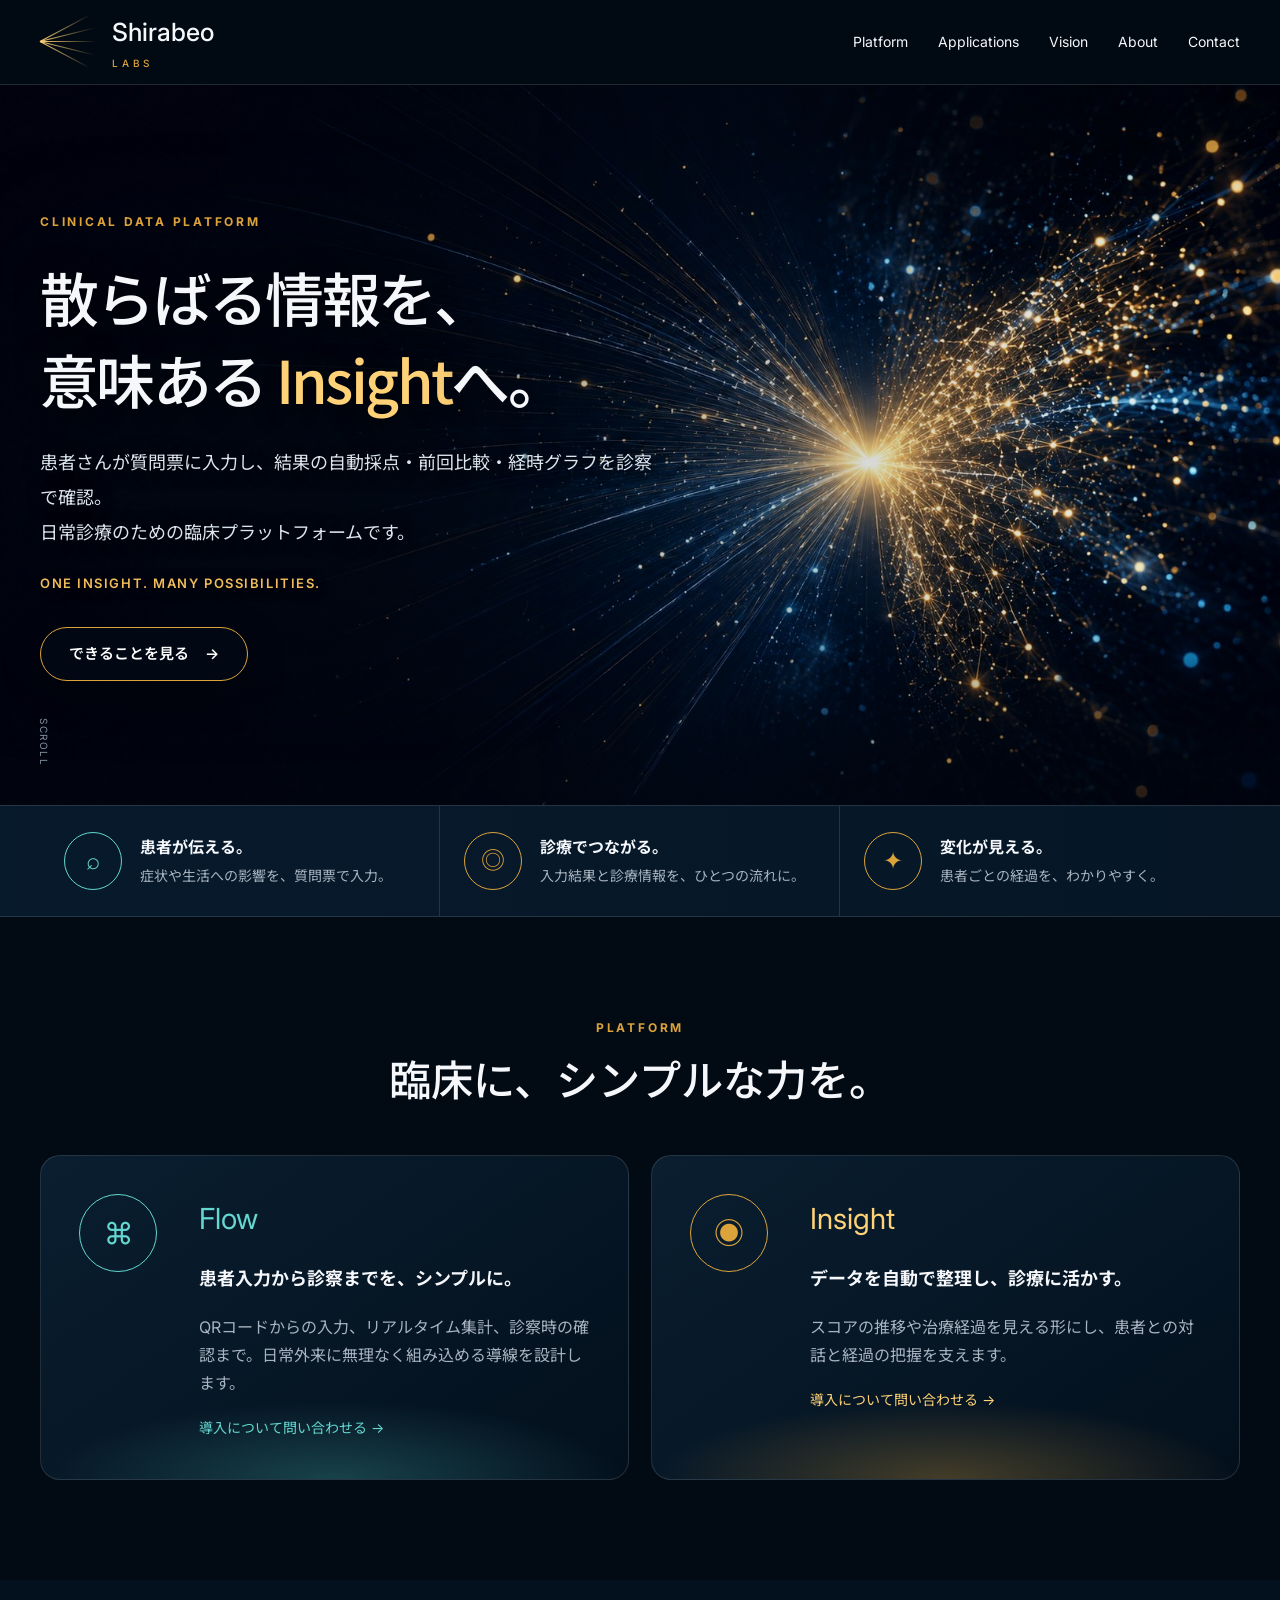
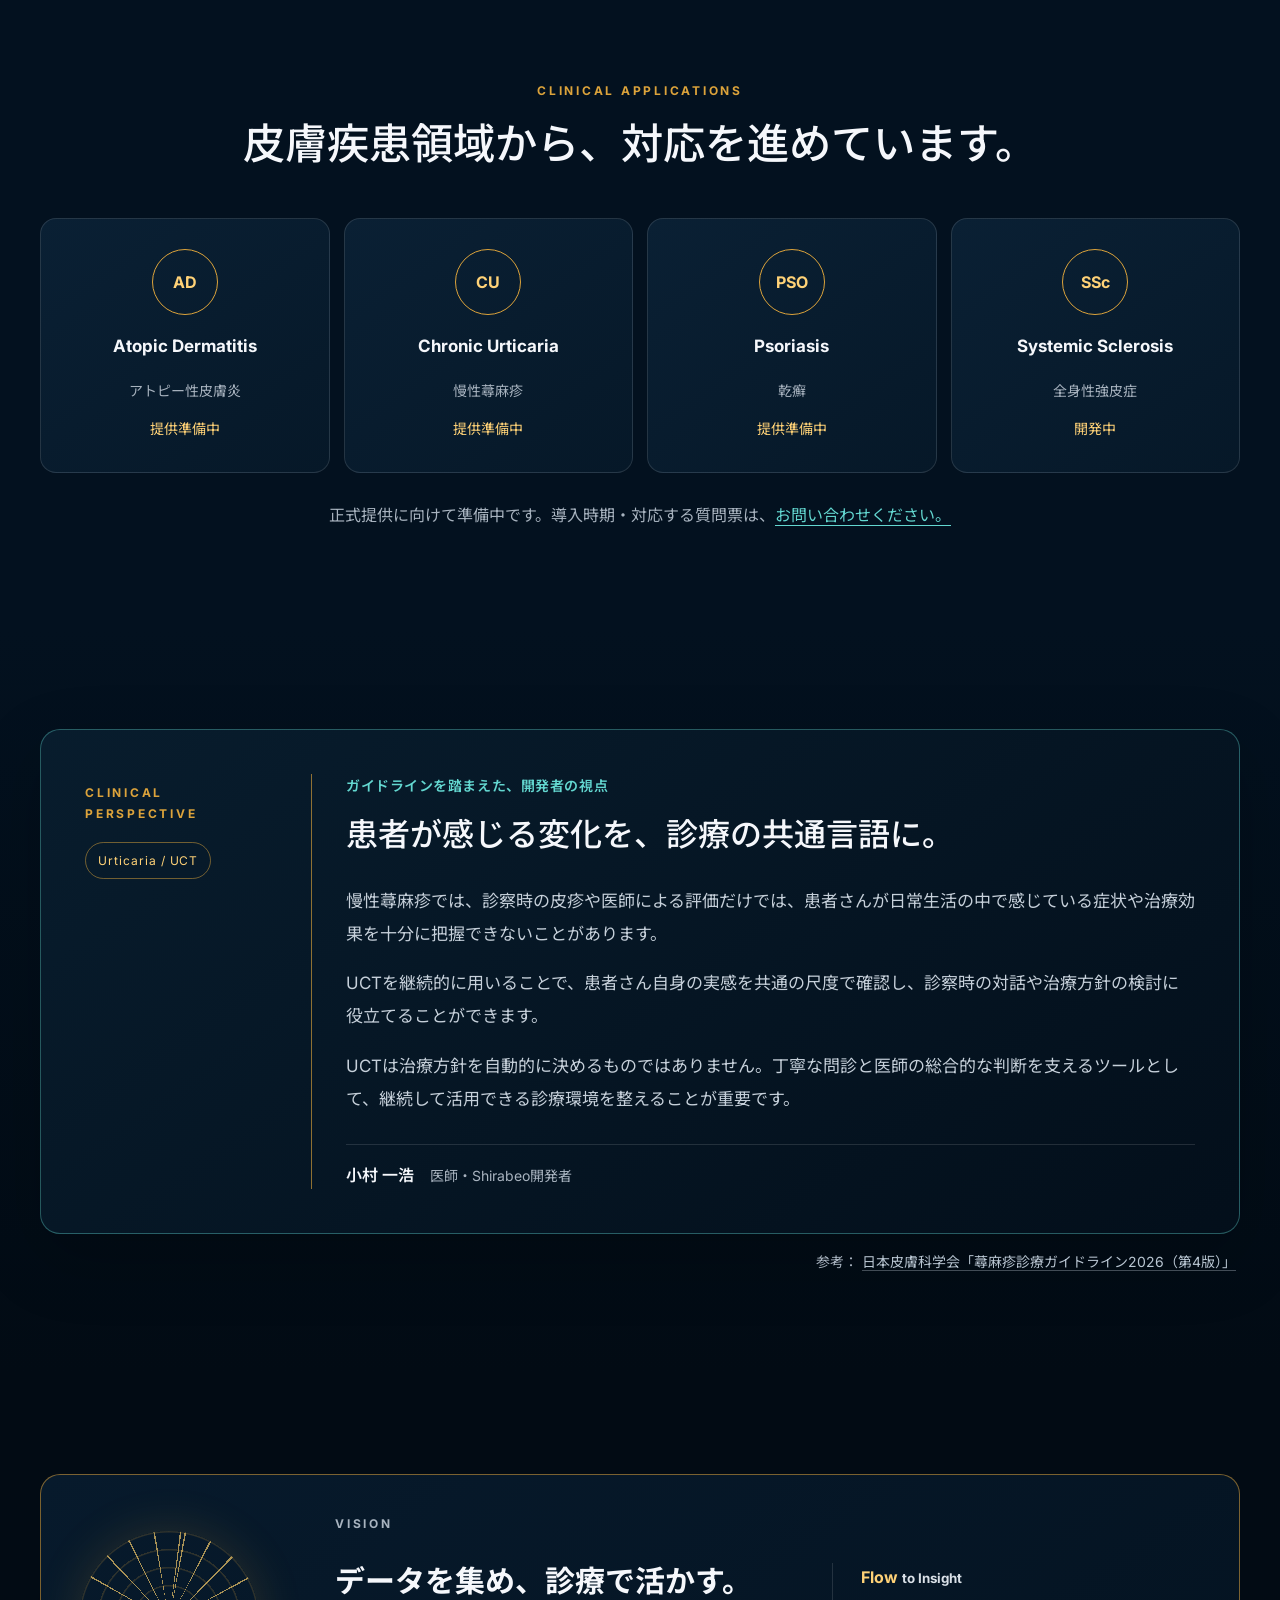
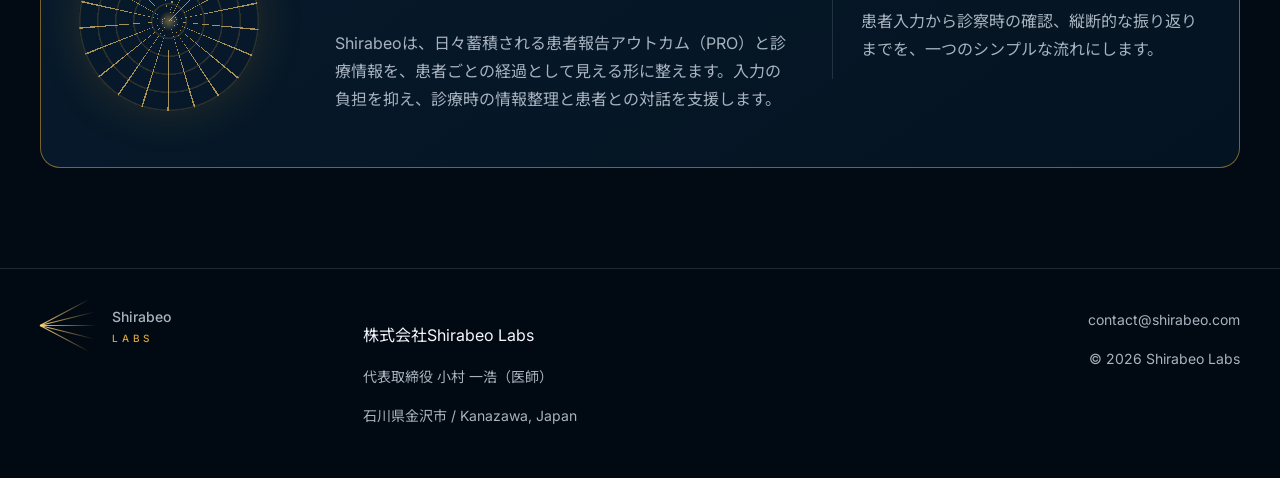
==== commit fdca5807: "Keep availability note and contact link readable across widths" ====
--- a/index.html
+++ b/index.html
@@ -142,7 +142,7 @@
               <p class="availability">開発中</p>
             </article>
           </div>
-          <p class="availability-note">現在、正式提供に向けて準備を進めています。導入時期・対応する質問票については、<a href="mailto:contact@shirabeo.com">お問い合わせください</a>。</p>
+          <p class="availability-note">正式提供に向けて準備中です。導入時期・対応する質問票は、<a href="mailto:contact@shirabeo.com">お問い合わせください。</a></p>
         </div>
       </section>
       <section class="section clinical-perspective" aria-labelledby="clinical-perspective-title">
--- a/refinements.css
+++ b/refinements.css
@@ -12,7 +12,7 @@
 .feature-grid .flow-card .label { color: var(--cyan); }
 .application-grid .availability { margin-top: 14px; font-size: 14px; color: var(--gold2); }
 .availability-note { margin: 28px auto 0; max-width: 780px; color: var(--muted); text-align: center; font-size: 16px; }
-.availability-note a { color: var(--cyan); text-decoration: underline; text-underline-offset: 4px; }
+.availability-note a { display: inline-block; color: var(--cyan); text-decoration: underline; text-underline-offset: 4px; }
 .perspective-panel { grid-template-columns: 190px minmax(0, 1fr); gap: 36px; padding: 44px; }
 .perspective-panel h2 { font-size: clamp(28px, 2.5vw, 36px); line-height: 1.55; }
 .guideline-note, .guideline-reference { font-size: 14px; }
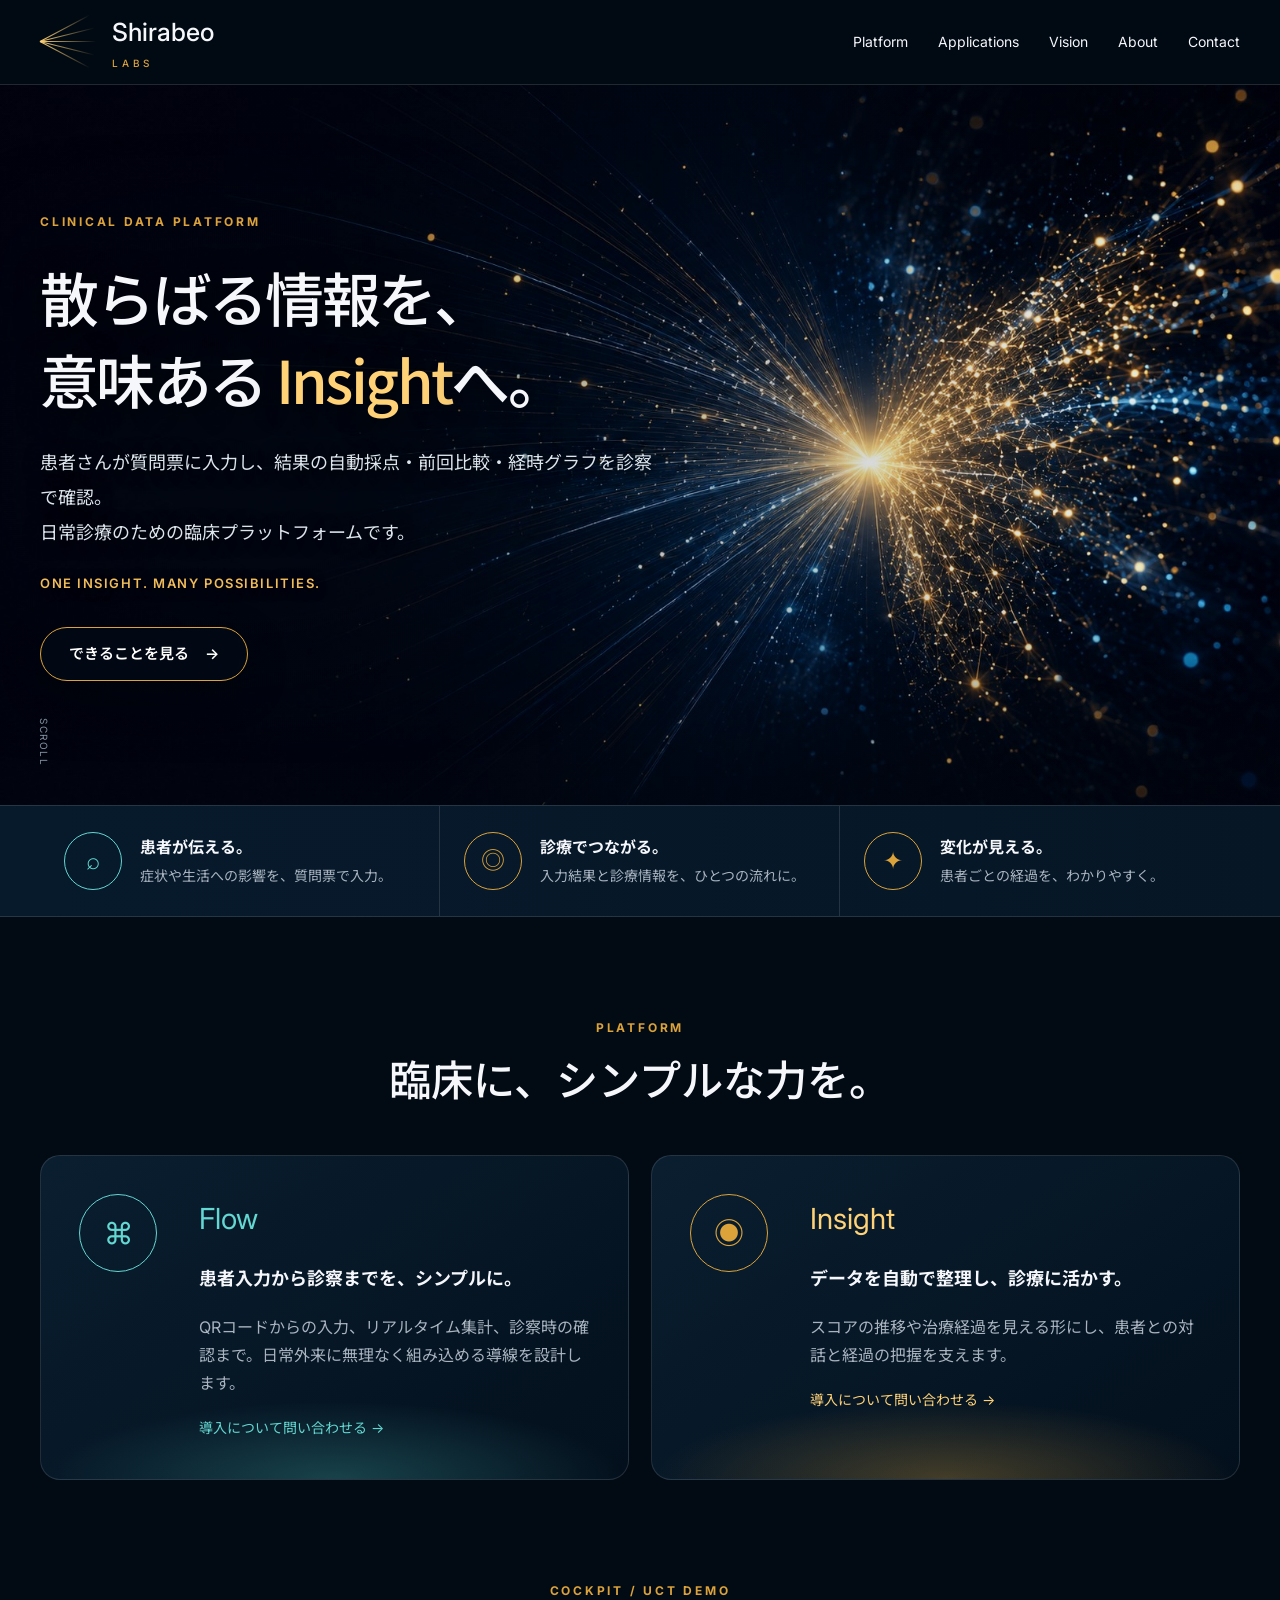
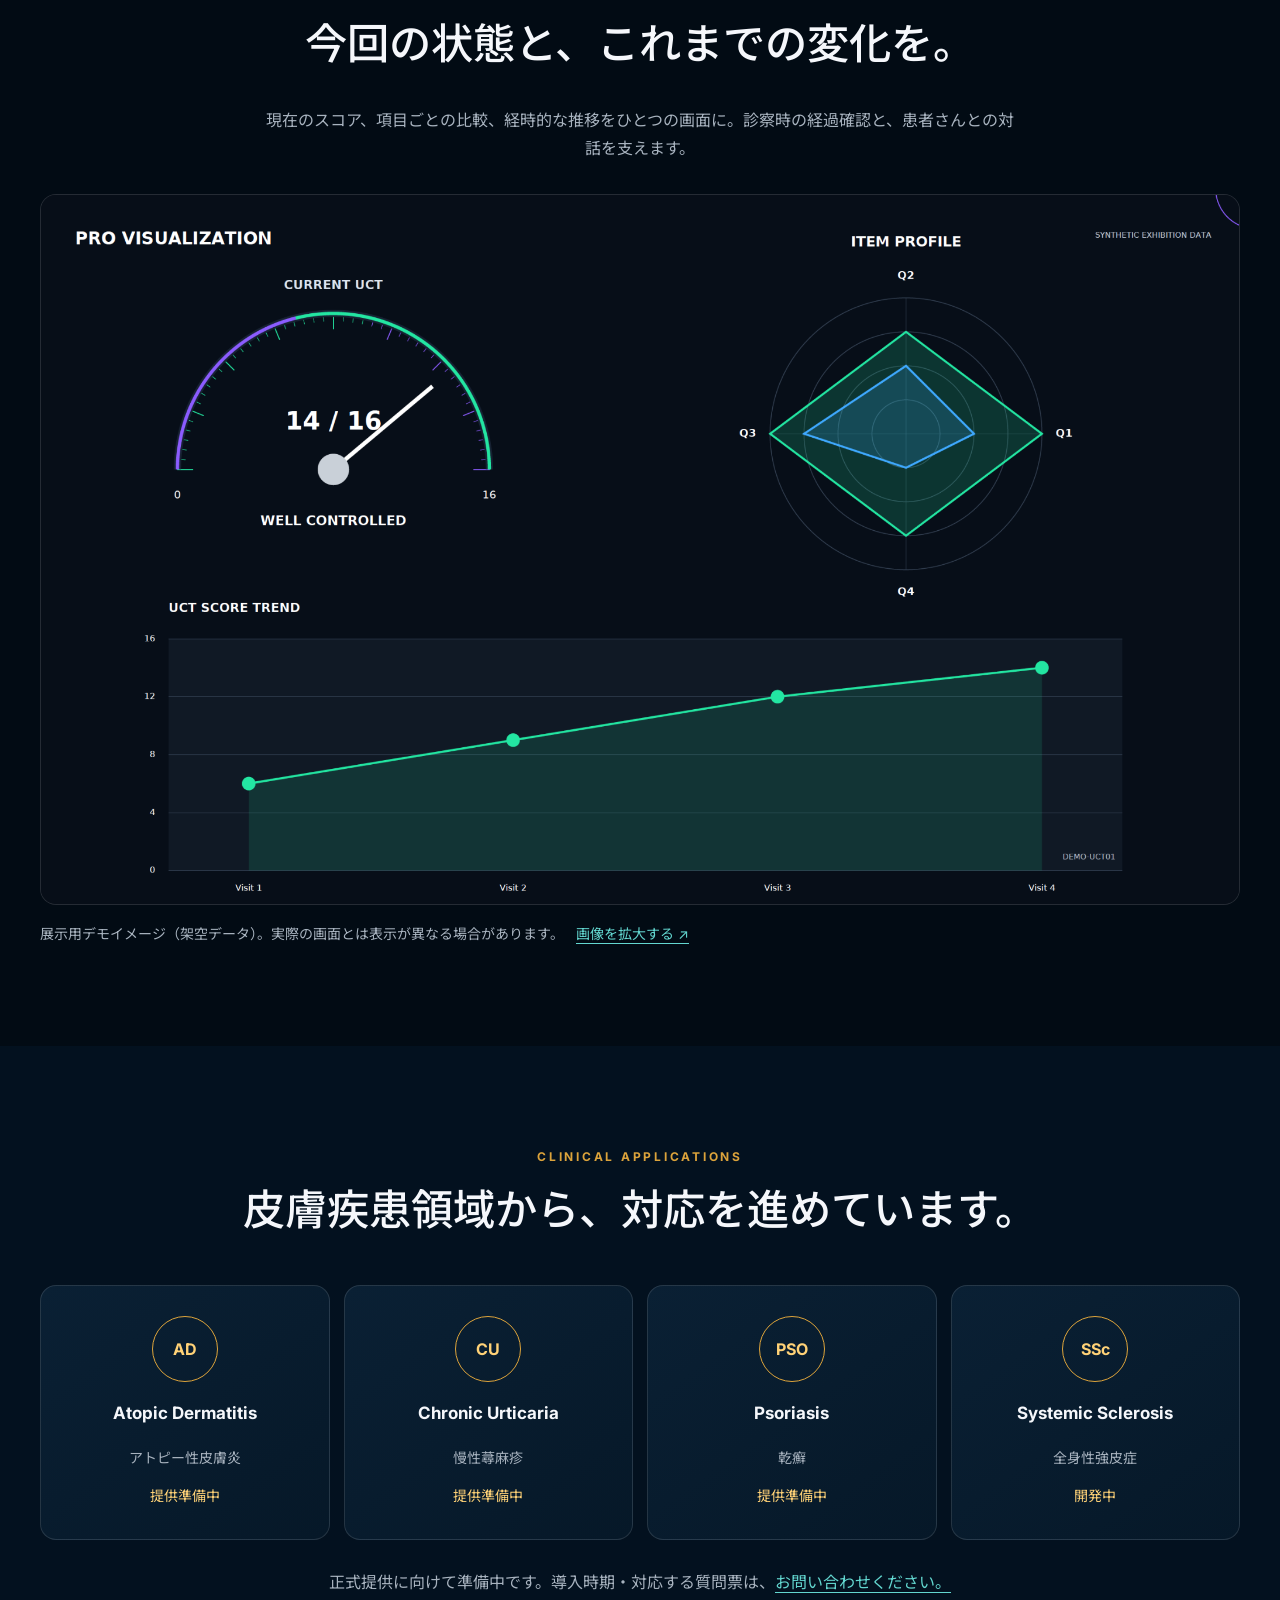
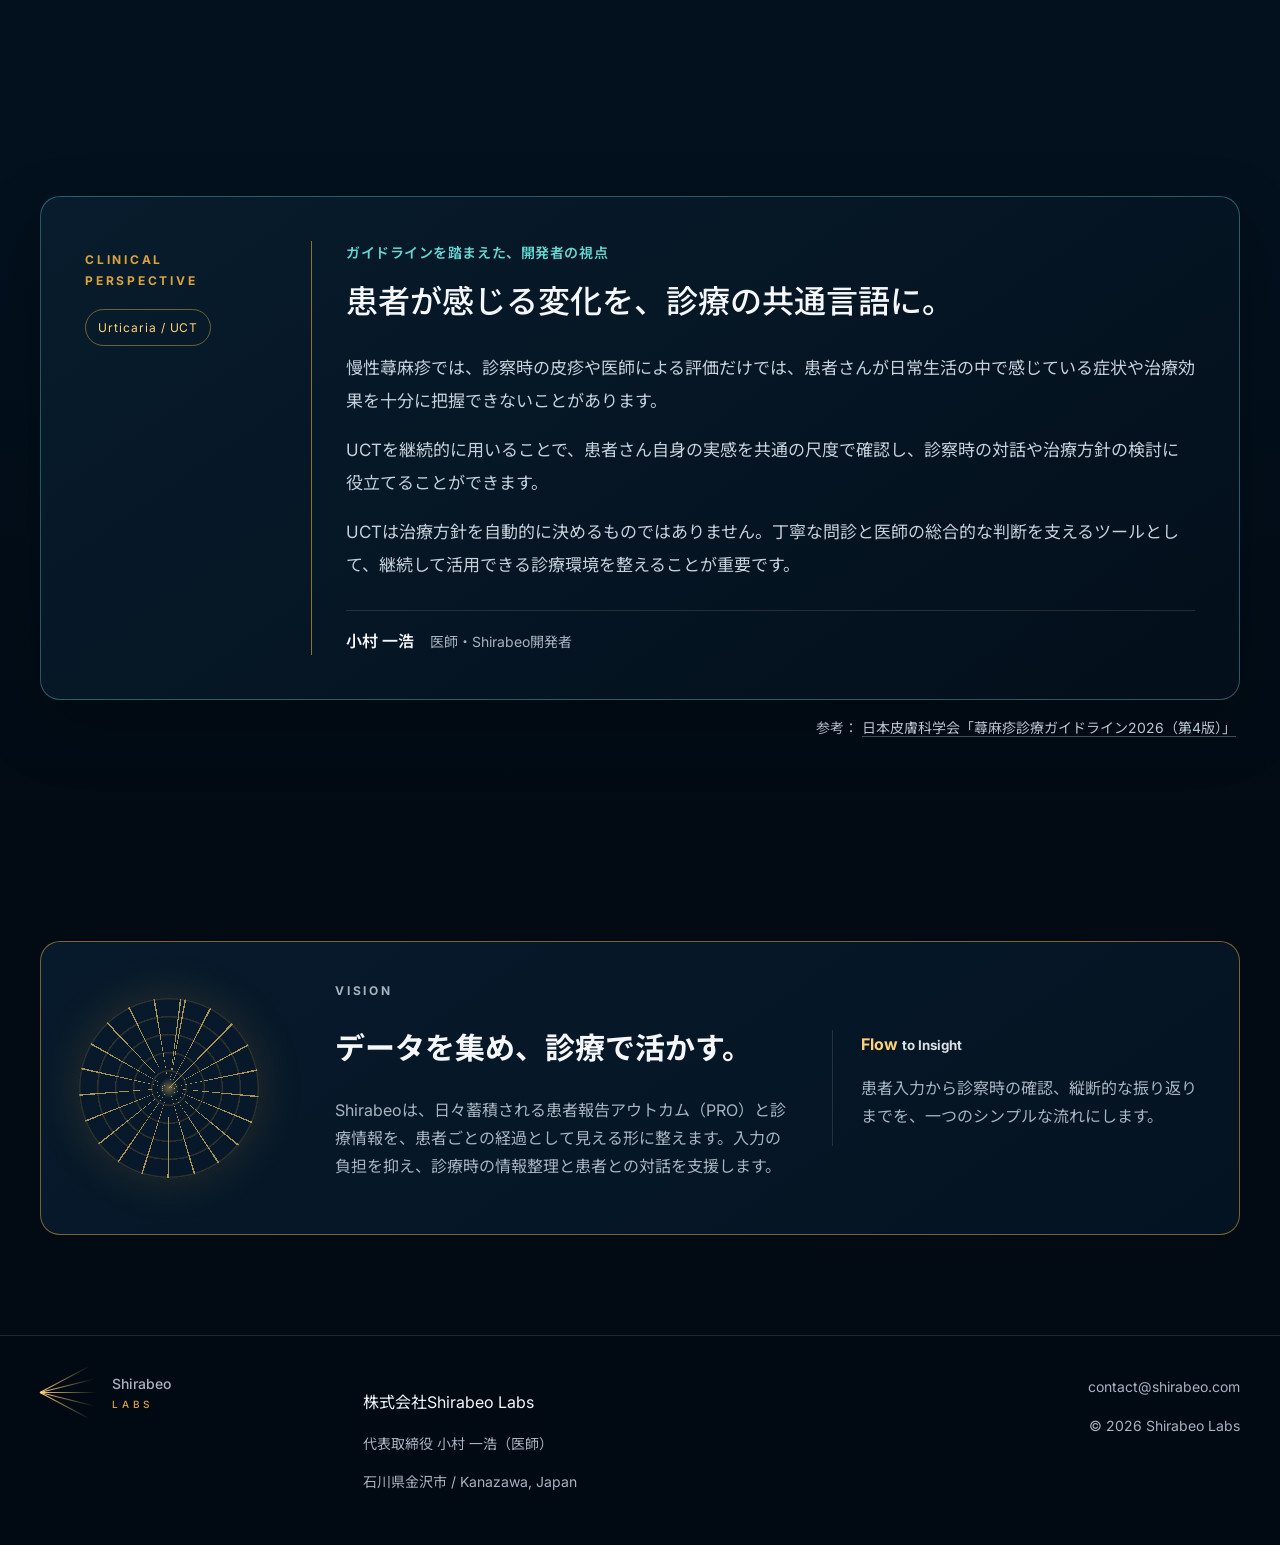
==== commit d1511fca: "Add labelled synthetic UCT exhibition visual to homepage product section" ====
--- a/index.html
+++ b/index.html
@@ -110,6 +110,21 @@
           </div>
         </div>
       </section>
+      <section class="section product-preview" aria-labelledby="product-preview-title">
+        <div class="container">
+          <div class="section-title center">
+            <p>Cockpit / UCT Demo</p>
+            <h2 id="product-preview-title"><span class="heading-phrase">今回の状態と、</span><span class="heading-phrase">これまでの変化を。</span></h2>
+          </div>
+          <p class="preview-description">現在のスコア、項目ごとの比較、経時的な推移をひとつの画面に。診察時の経過確認と、患者さんとの対話を支えます。</p>
+          <figure class="cockpit-preview">
+            <a href="assets/cockpit-uct-exhibition-demo.png" target="_blank" rel="noopener noreferrer" aria-label="UCTの展示用デモ画像を拡大して見る（新しいタブ）">
+              <img src="assets/cockpit-uct-exhibition-demo.png" width="2048" height="1212" loading="lazy" decoding="async" alt="UCTの展示用デモイメージ。現在値14点／16点、項目別の比較と4回のスコア推移を表示した架空データ。">
+            </a>
+            <figcaption>展示用デモイメージ（架空データ）。実際の画面とは表示が異なる場合があります。<a href="assets/cockpit-uct-exhibition-demo.png" target="_blank" rel="noopener noreferrer">画像を拡大する ↗</a></figcaption>
+          </figure>
+        </div>
+      </section>
       <section id="applications" class="section applications">
         <div class="container">
           <div class="section-title center">
--- a/refinements.css
+++ b/refinements.css
@@ -1,4 +1,11 @@
 /* Readable headings and product details within the existing brand. */
+.product-preview { padding-top: 0; }
+.preview-description { max-width: 760px; margin: -12px auto 32px; color: var(--muted); text-align: center; font-size: 16px; }
+.cockpit-preview { margin: 0; }
+.cockpit-preview > a { display: block; border: 1px solid var(--line); border-radius: 16px; overflow: hidden; background: #070e18; }
+.cockpit-preview img { display: block; width: 100%; height: auto; }
+.cockpit-preview figcaption { margin-top: 16px; color: var(--muted); font-size: 14px; line-height: 1.8; }
+.cockpit-preview figcaption a { display: inline-block; margin-left: 12px; color: var(--cyan); text-decoration: underline; text-underline-offset: 4px; }
 .heading-phrase { display: inline-block; }
 html { scroll-padding-top: 110px; }
 a:focus-visible, button:focus-visible { outline: 2px solid var(--cyan); outline-offset: 5px; }
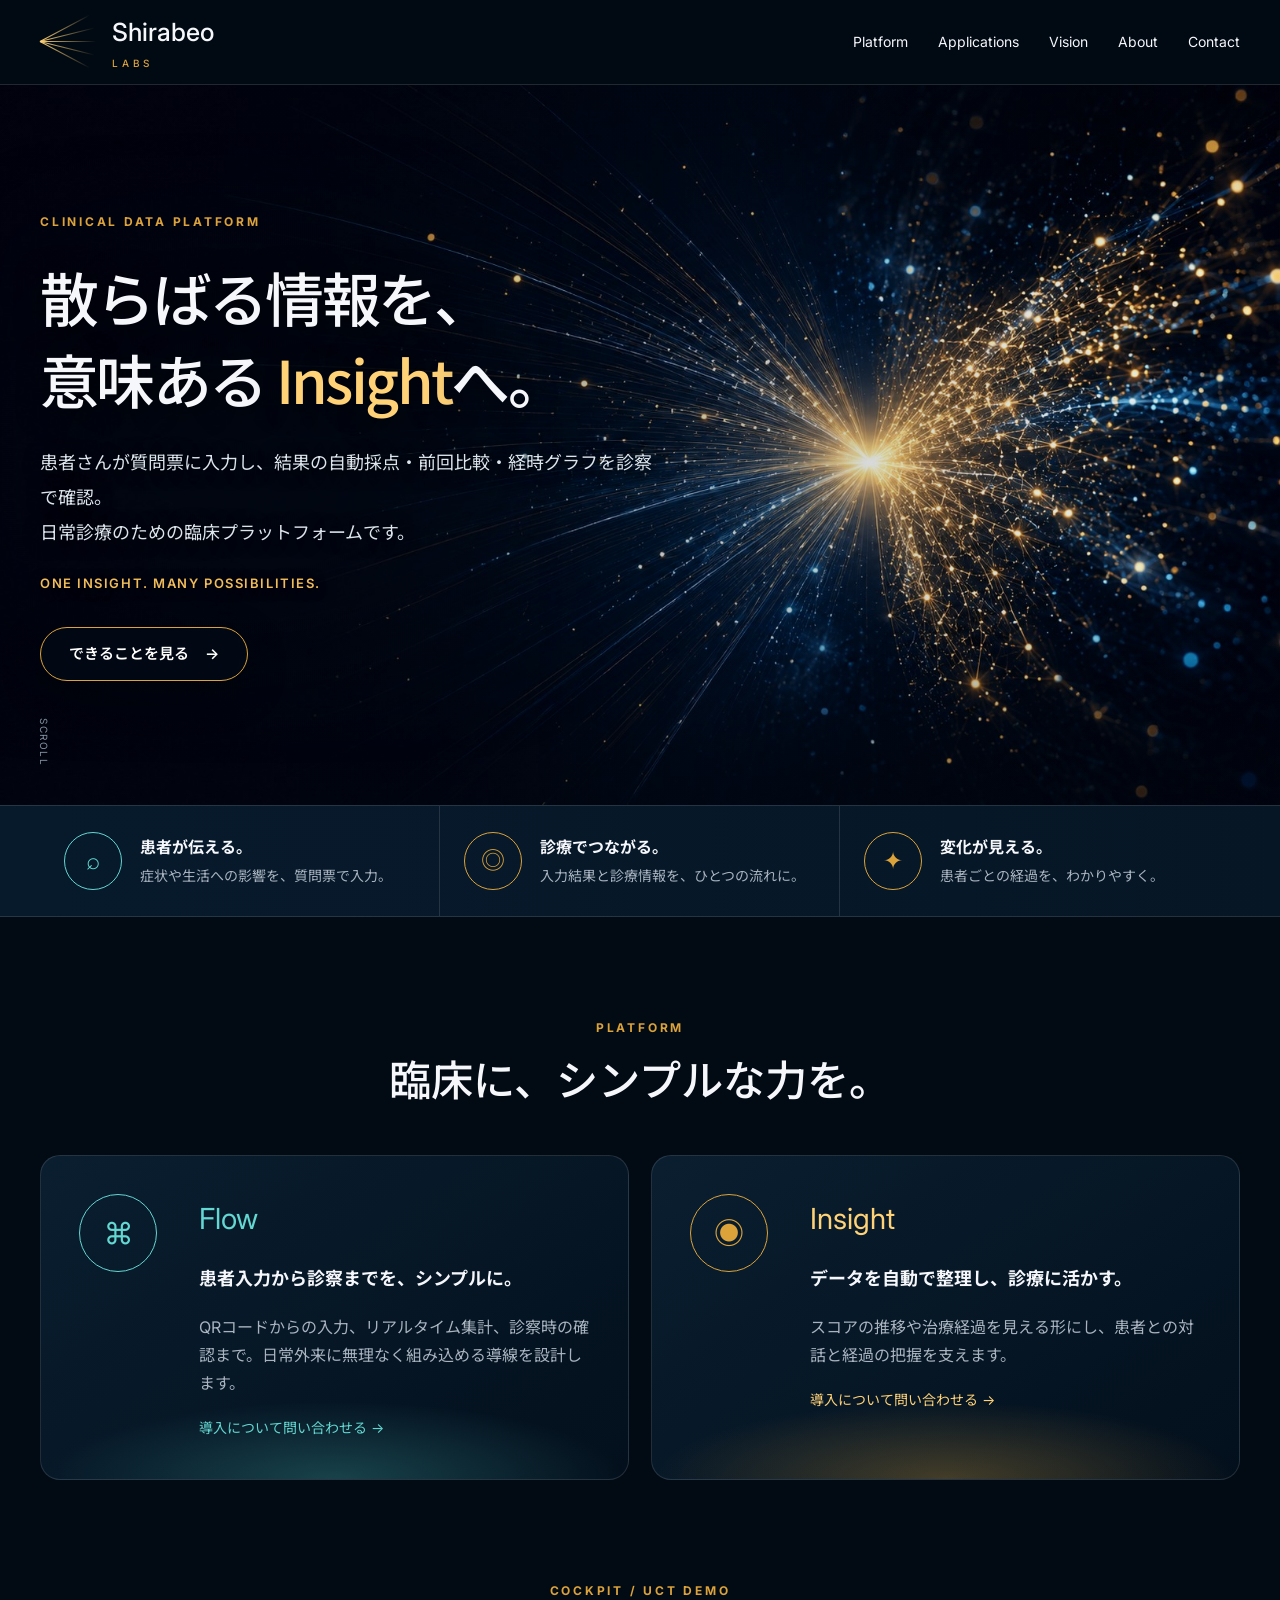
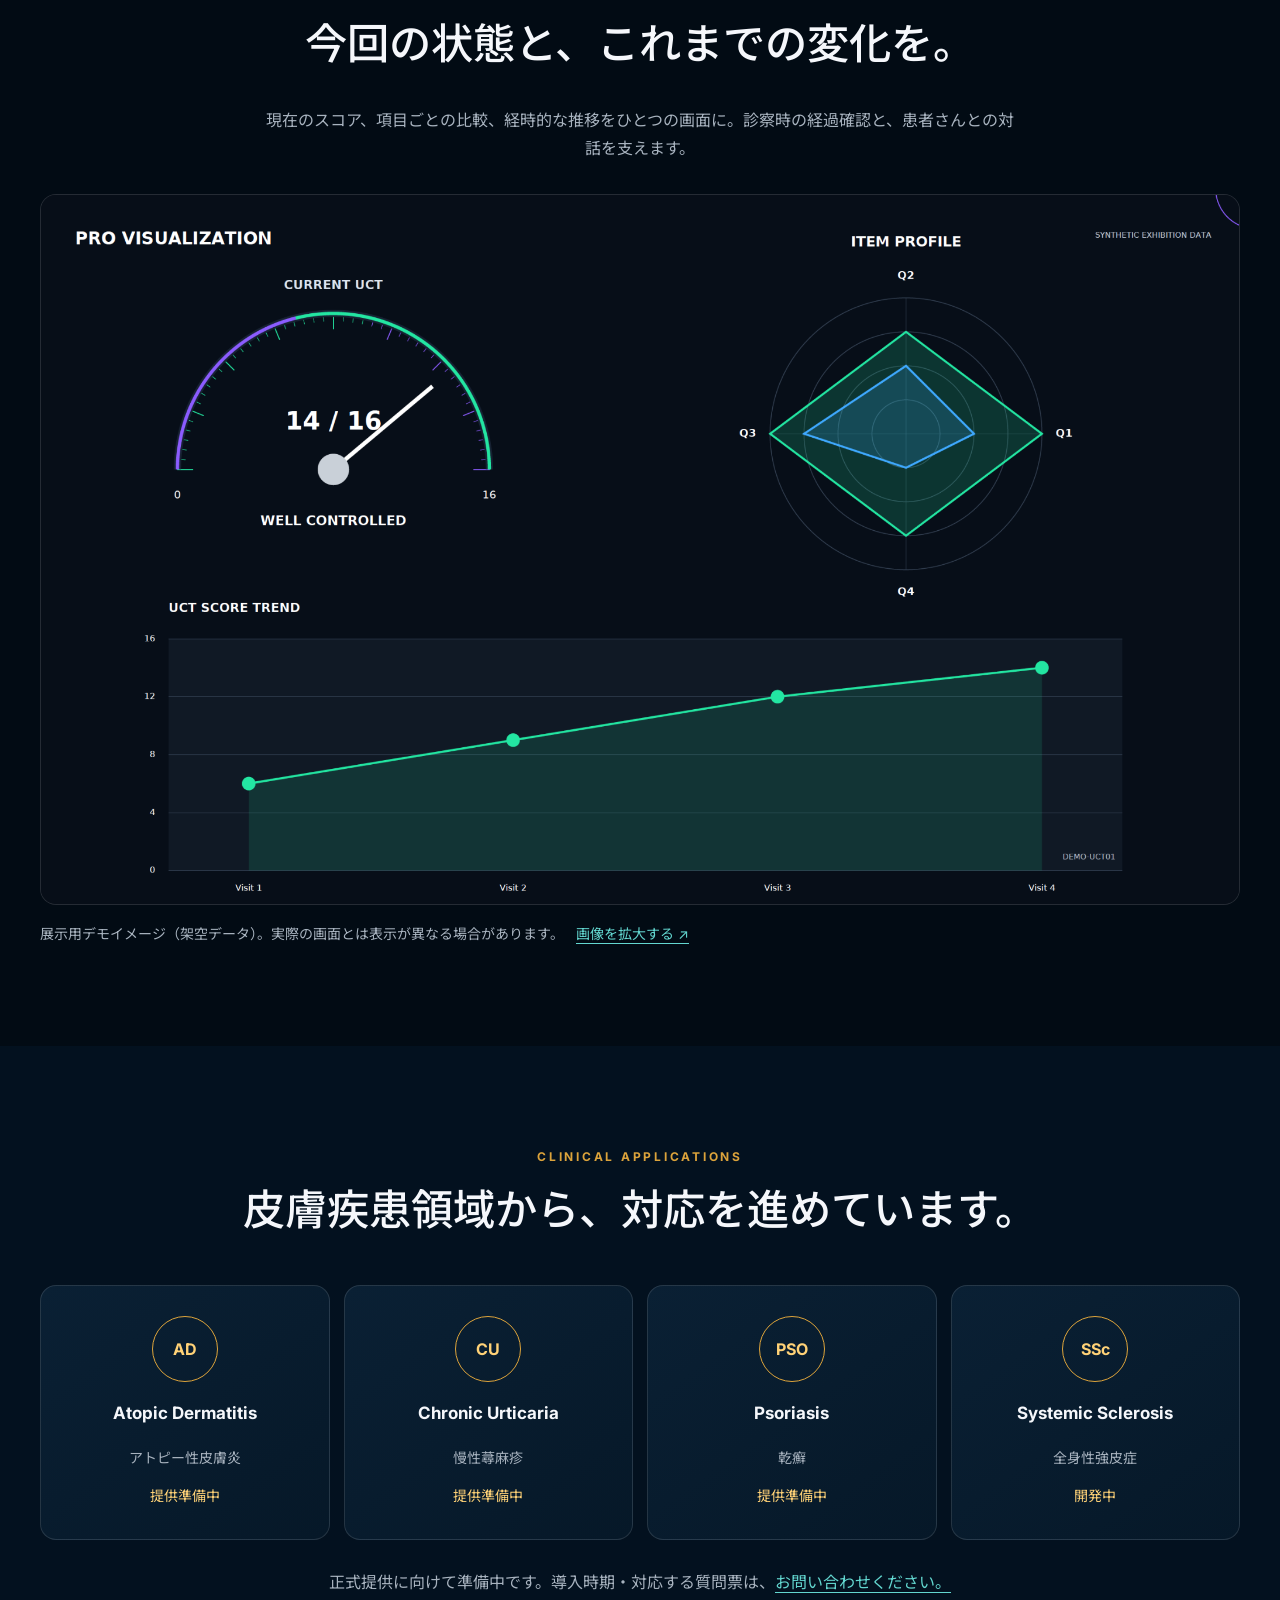
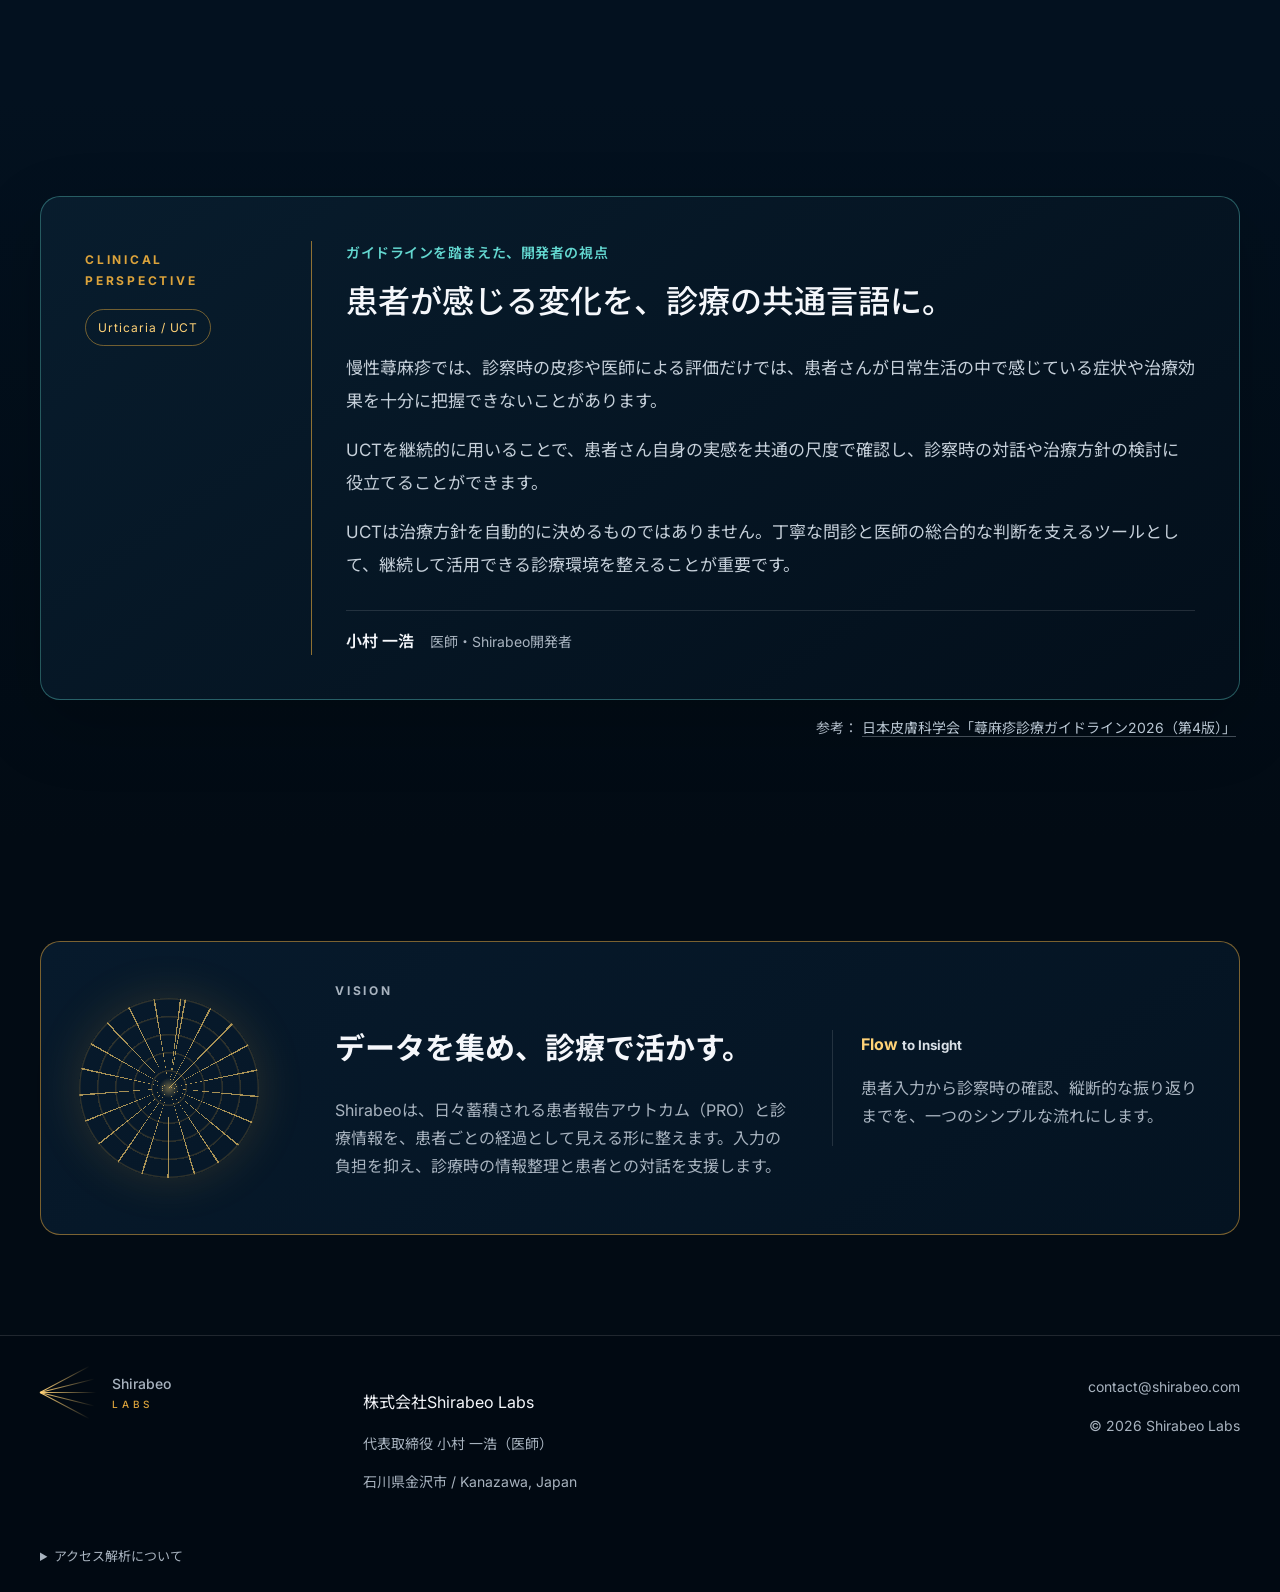
==== commit 2ed2ab70: "Restore GA4 analytics on public homepage with restricted scope and URL sanitization" ====
--- a/index.html
+++ b/index.html
@@ -18,6 +18,47 @@
     <link rel="stylesheet" href="styles.css">
     <link rel="stylesheet" href="hero-artwork.css">
     <link rel="stylesheet" href="refinements.css">
+    <!-- Google Analytics: public homepage only. -->
+    <script>
+      (() => {
+        const isPublicHomepage =
+          ['shirabeo.com', 'www.shirabeo.com'].includes(window.location.hostname) &&
+          ['/', '/index.html'].includes(window.location.pathname);
+        if (!isPublicHomepage) return;
+
+        window.dataLayer = window.dataLayer || [];
+        function gtag() { window.dataLayer.push(arguments); }
+        window.gtag = gtag;
+
+        // Keep query strings, fragments and referring page paths out of Analytics.
+        let referrer = '';
+        try {
+          const url = new URL(document.referrer);
+          if (url.protocol === 'https:' || url.protocol === 'http:') {
+            referrer = url.origin + '/';
+          }
+        } catch (_) {}
+
+        gtag('consent', 'default', {
+          ad_storage: 'denied',
+          ad_user_data: 'denied',
+          ad_personalization: 'denied'
+        });
+        gtag('js', new Date());
+        gtag('config', 'G-807XCX98MG', {
+          page_location: 'https://shirabeo.com/',
+          page_referrer: referrer,
+          allow_google_signals: false,
+          allow_ad_personalization_signals: false,
+          cookie_flags: 'SameSite=Lax;Secure'
+        });
+
+        const tag = document.createElement('script');
+        tag.async = true;
+        tag.src = 'https://www.googletagmanager.com/gtag/js?id=G-807XCX98MG';
+        document.head.appendChild(tag);
+      })();
+    </script>
   </head>
   <body>
     <header>
@@ -231,6 +272,11 @@
           <p>© <span id="year"></span> Shirabeo Labs</p>
         </div>
       </div>
+      <details class="container" style="padding-bottom: 24px; color: var(--muted); font-size: 13px; line-height: 1.8;">
+        <summary style="cursor: pointer;">アクセス解析について</summary>
+        <p>当サイトでは、閲覧状況の把握とサイト改善のためGoogle Analyticsを使用しています。Cookie等を用いて、閲覧情報や端末・ブラウザー情報をGoogleへ送信します。広告向けのGoogleシグナルと広告パーソナライズは無効にしています。</p>
+        <p><a href="https://policies.google.com/technologies/partner-sites?hl=ja" target="_blank" rel="noopener noreferrer">Googleによるデータの利用</a> ／ <a href="https://tools.google.com/dlpage/gaoptout?hl=ja" target="_blank" rel="noopener noreferrer">Google Analyticsの無効化</a></p>
+      </details>
     </footer>
     <script src="script.js"></script>
   </body>
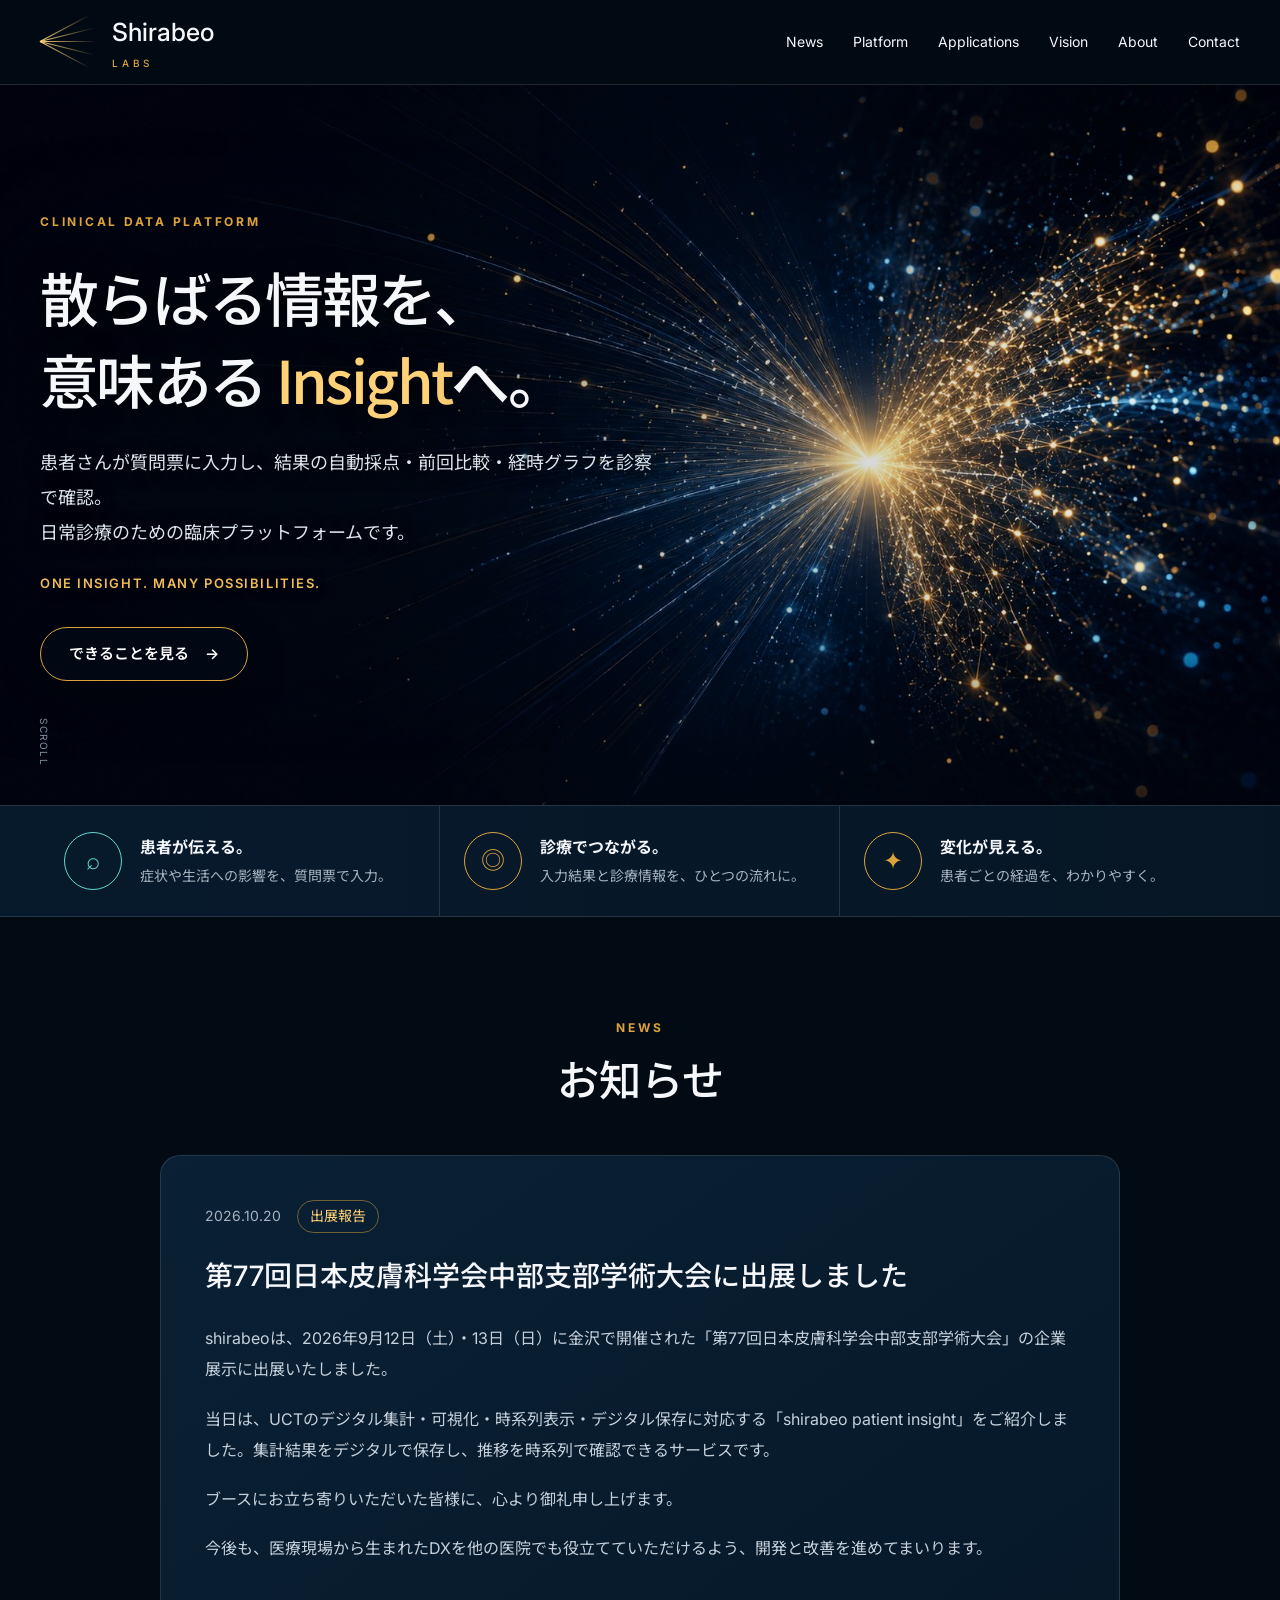
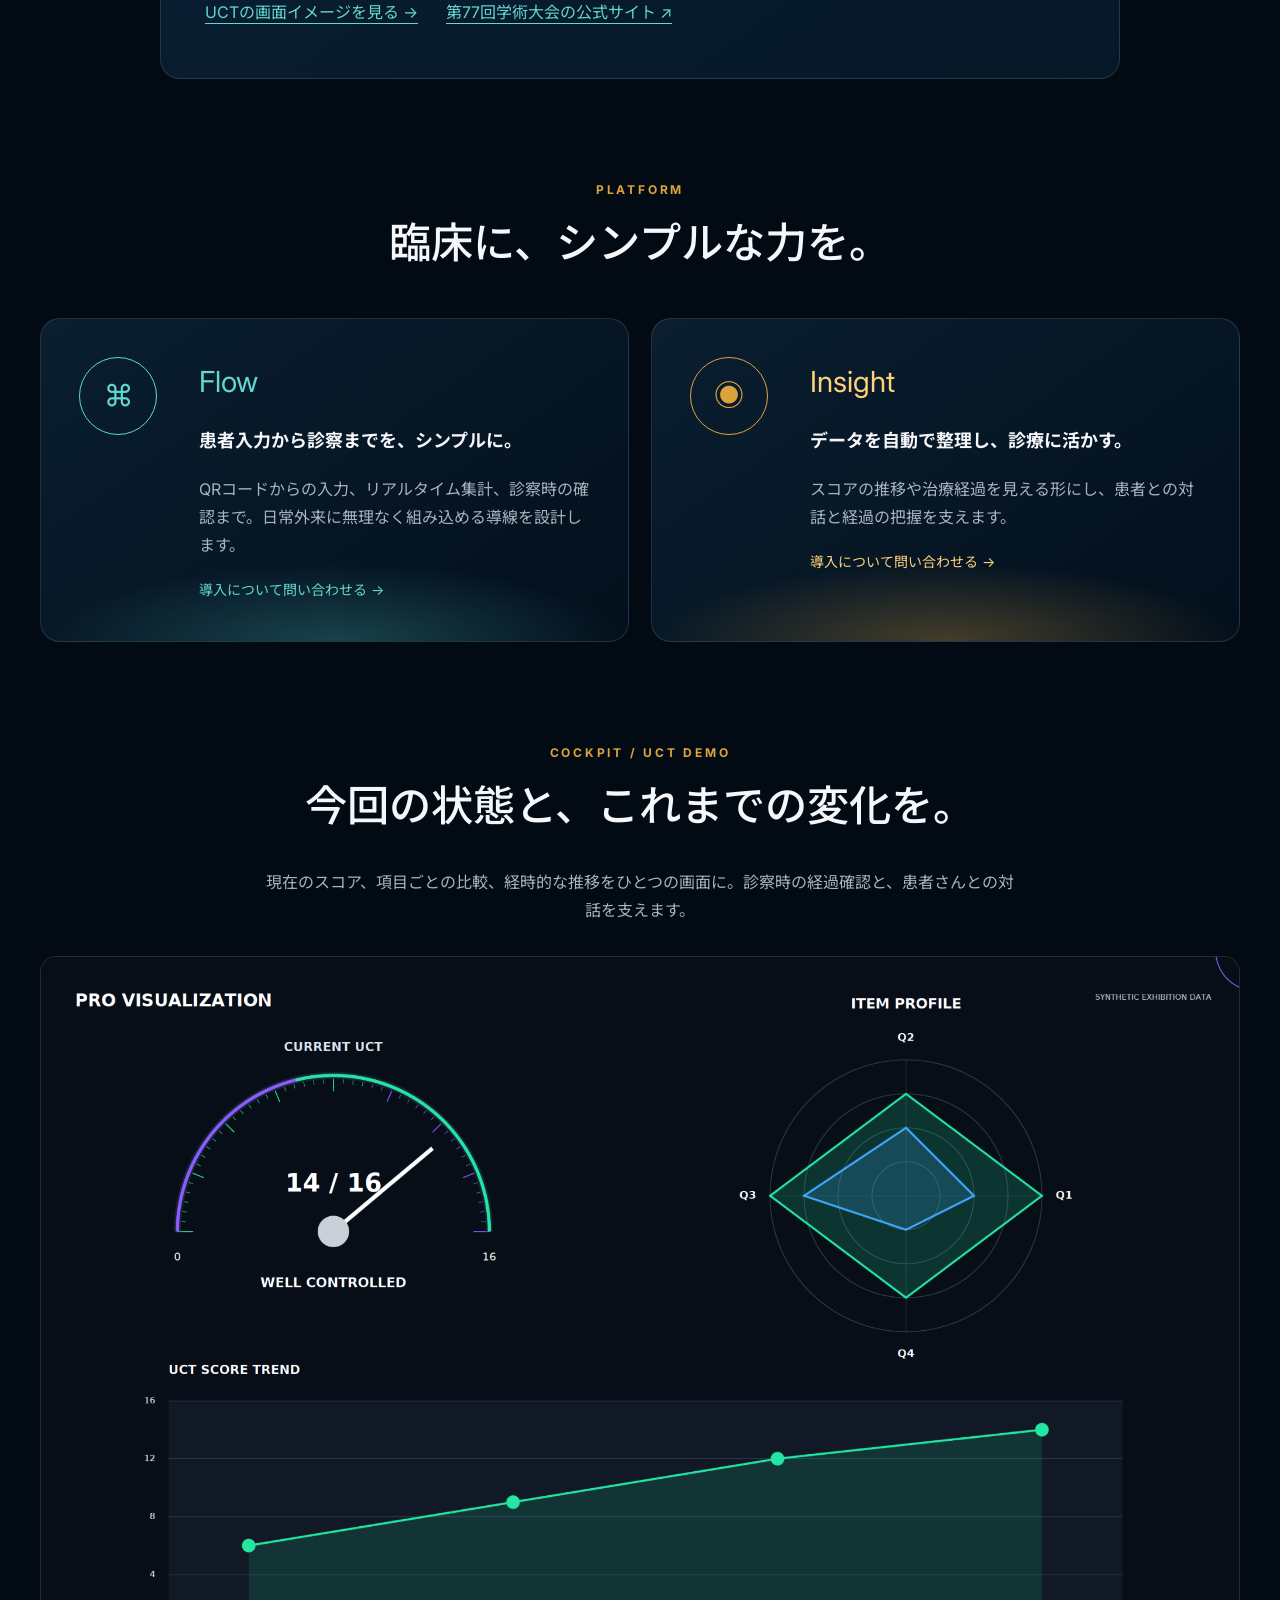
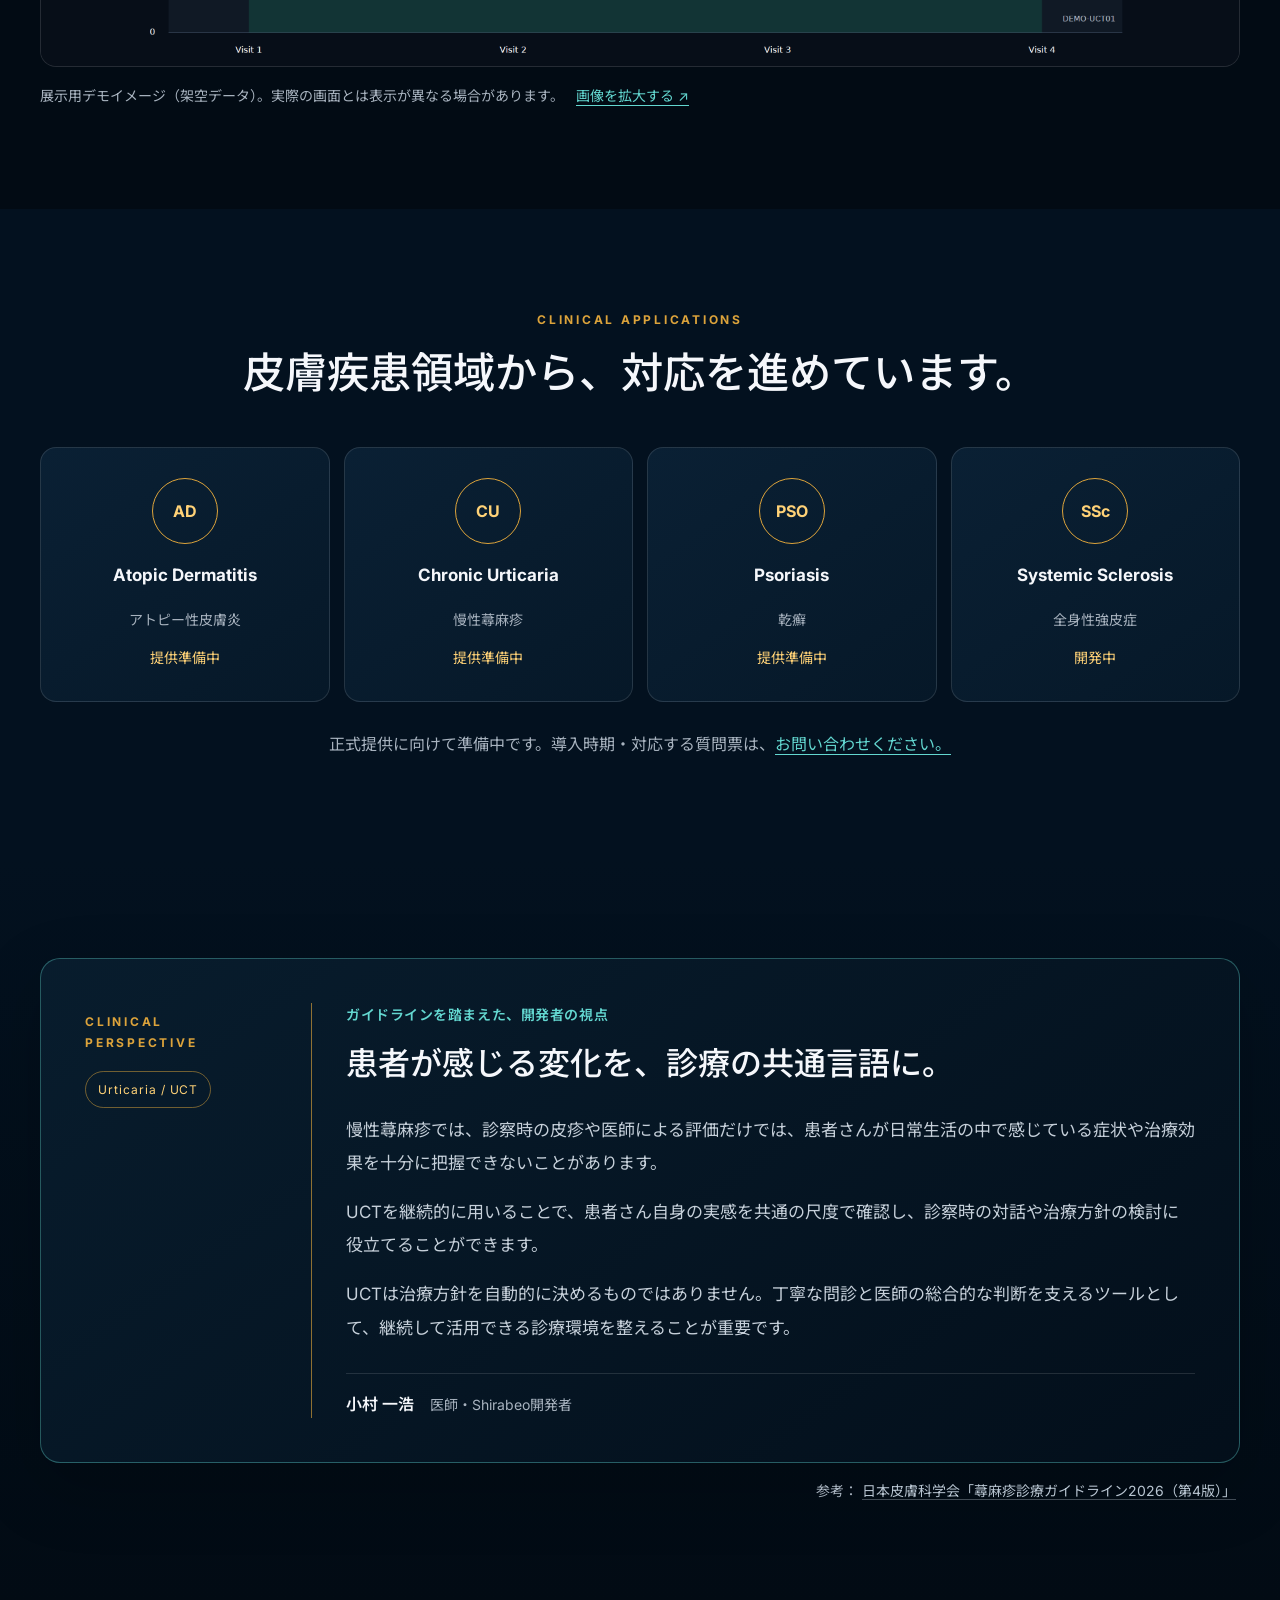
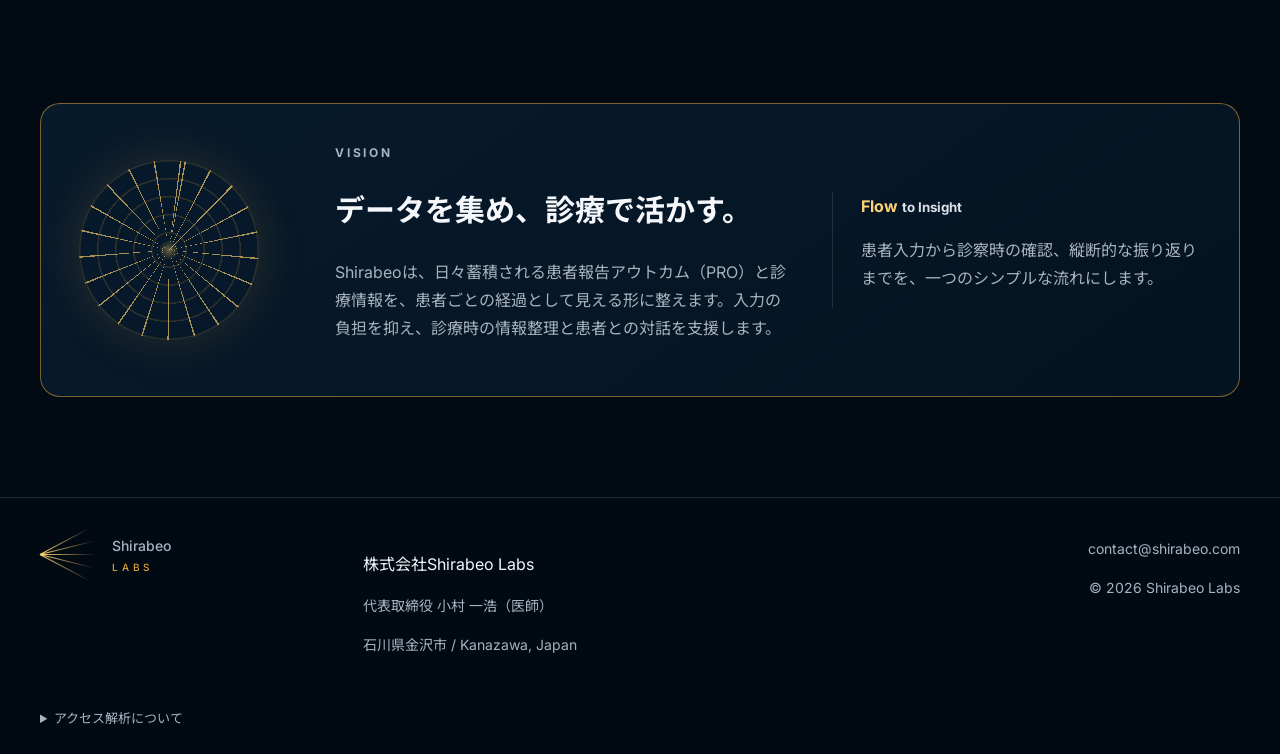
==== commit bf01095f: "Publish CJDA77 exhibition report with Patient Insight features and official meeting link" ====
--- a/index.html
+++ b/index.html
@@ -70,7 +70,7 @@
           Menu
         </button>
         <nav id="menu" aria-label="メインナビゲーション">
-          <a href="#platform">Platform</a
+          <a href="#news">News</a><a href="#platform">Platform</a
           ><a href="#applications">Applications</a><a href="#vision">Vision</a
           ><a href="#about">About</a
           ><a href="mailto:contact@shirabeo.com">Contact</a>
@@ -119,6 +119,29 @@
           </article>
         </div>
       </section>
+      <section id="news" class="section news" aria-labelledby="news-title">
+        <div class="container">
+          <div class="section-title center">
+            <p>News</p>
+            <h2 id="news-title">お知らせ</h2>
+          </div>
+          <article class="news-card" aria-labelledby="news-cjda77-title">
+            <div class="news-meta">
+              <time datetime="2026-10-20">2026.10.20</time>
+              <span>出展報告</span>
+            </div>
+            <h3 id="news-cjda77-title">第77回日本皮膚科学会中部支部学術大会に出展しました</h3>
+            <p>shirabeoは、2026年9月12日（土）・13日（日）に金沢で開催された「第77回日本皮膚科学会中部支部学術大会」の企業展示に出展いたしました。</p>
+            <p>当日は、UCTのデジタル集計・可視化・時系列表示・デジタル保存に対応する「shirabeo patient insight」をご紹介しました。集計結果をデジタルで保存し、推移を時系列で確認できるサービスです。</p>
+            <p>ブースにお立ち寄りいただいた皆様に、心より御礼申し上げます。</p>
+            <p>今後も、医療現場から生まれたDXを他の医院でも役立てていただけるよう、開発と改善を進めてまいります。</p>
+            <div class="news-links">
+              <a class="news-link" href="#product-preview">UCTの画面イメージを見る <span aria-hidden="true">→</span></a>
+              <a class="news-link" href="https://cjda77.jda-conv.jp/" target="_blank" rel="noopener noreferrer">第77回学術大会の公式サイト <span aria-hidden="true">↗</span><span class="visually-hidden">（新しいタブで開きます）</span></a>
+            </div>
+          </article>
+        </div>
+      </section>
       <section id="platform" class="section">
         <div class="container">
           <div class="section-title center">
@@ -151,7 +174,7 @@
           </div>
         </div>
       </section>
-      <section class="section product-preview" aria-labelledby="product-preview-title">
+      <section id="product-preview" class="section product-preview" aria-labelledby="product-preview-title">
         <div class="container">
           <div class="section-title center">
             <p>Cockpit / UCT Demo</p>
--- a/refinements.css
+++ b/refinements.css
@@ -1,4 +1,13 @@
 /* Readable headings and product details within the existing brand. */
+.news { padding-bottom: 0; }
+.news-card { max-width: 960px; margin: 0 auto; padding: clamp(24px, 4vw, 44px); border: 1px solid var(--line); border-radius: 20px; background: linear-gradient(145deg, #0a2034, #061828); }
+.news-meta { display: flex; flex-wrap: wrap; align-items: center; gap: 16px; color: var(--muted); font-size: 14px; }
+.news-meta span { padding: 3px 12px; border: 1px solid rgba(220, 163, 59, .5); border-radius: 999px; color: var(--gold2); }
+.news-card h3 { margin: 20px 0 24px; font-size: clamp(21px, 2.3vw, 28px); font-weight: 500; line-height: 1.65; overflow-wrap: anywhere; }
+.news-card > p { margin: 0 0 18px; color: #c6d0da; font-size: 16px; line-height: 1.95; overflow-wrap: anywhere; }
+.news-link { display: inline-block; margin-top: 8px; padding: 8px 0; color: var(--cyan); text-decoration: underline; text-underline-offset: 5px; }
+.news-links { display: flex; flex-wrap: wrap; column-gap: 28px; row-gap: 4px; }
+.visually-hidden { position: absolute; width: 1px; height: 1px; padding: 0; overflow: hidden; clip-path: inset(50%); white-space: nowrap; }
 .product-preview { padding-top: 0; }
 .preview-description { max-width: 760px; margin: -12px auto 32px; color: var(--muted); text-align: center; font-size: 16px; }
 .cockpit-preview { margin: 0; }
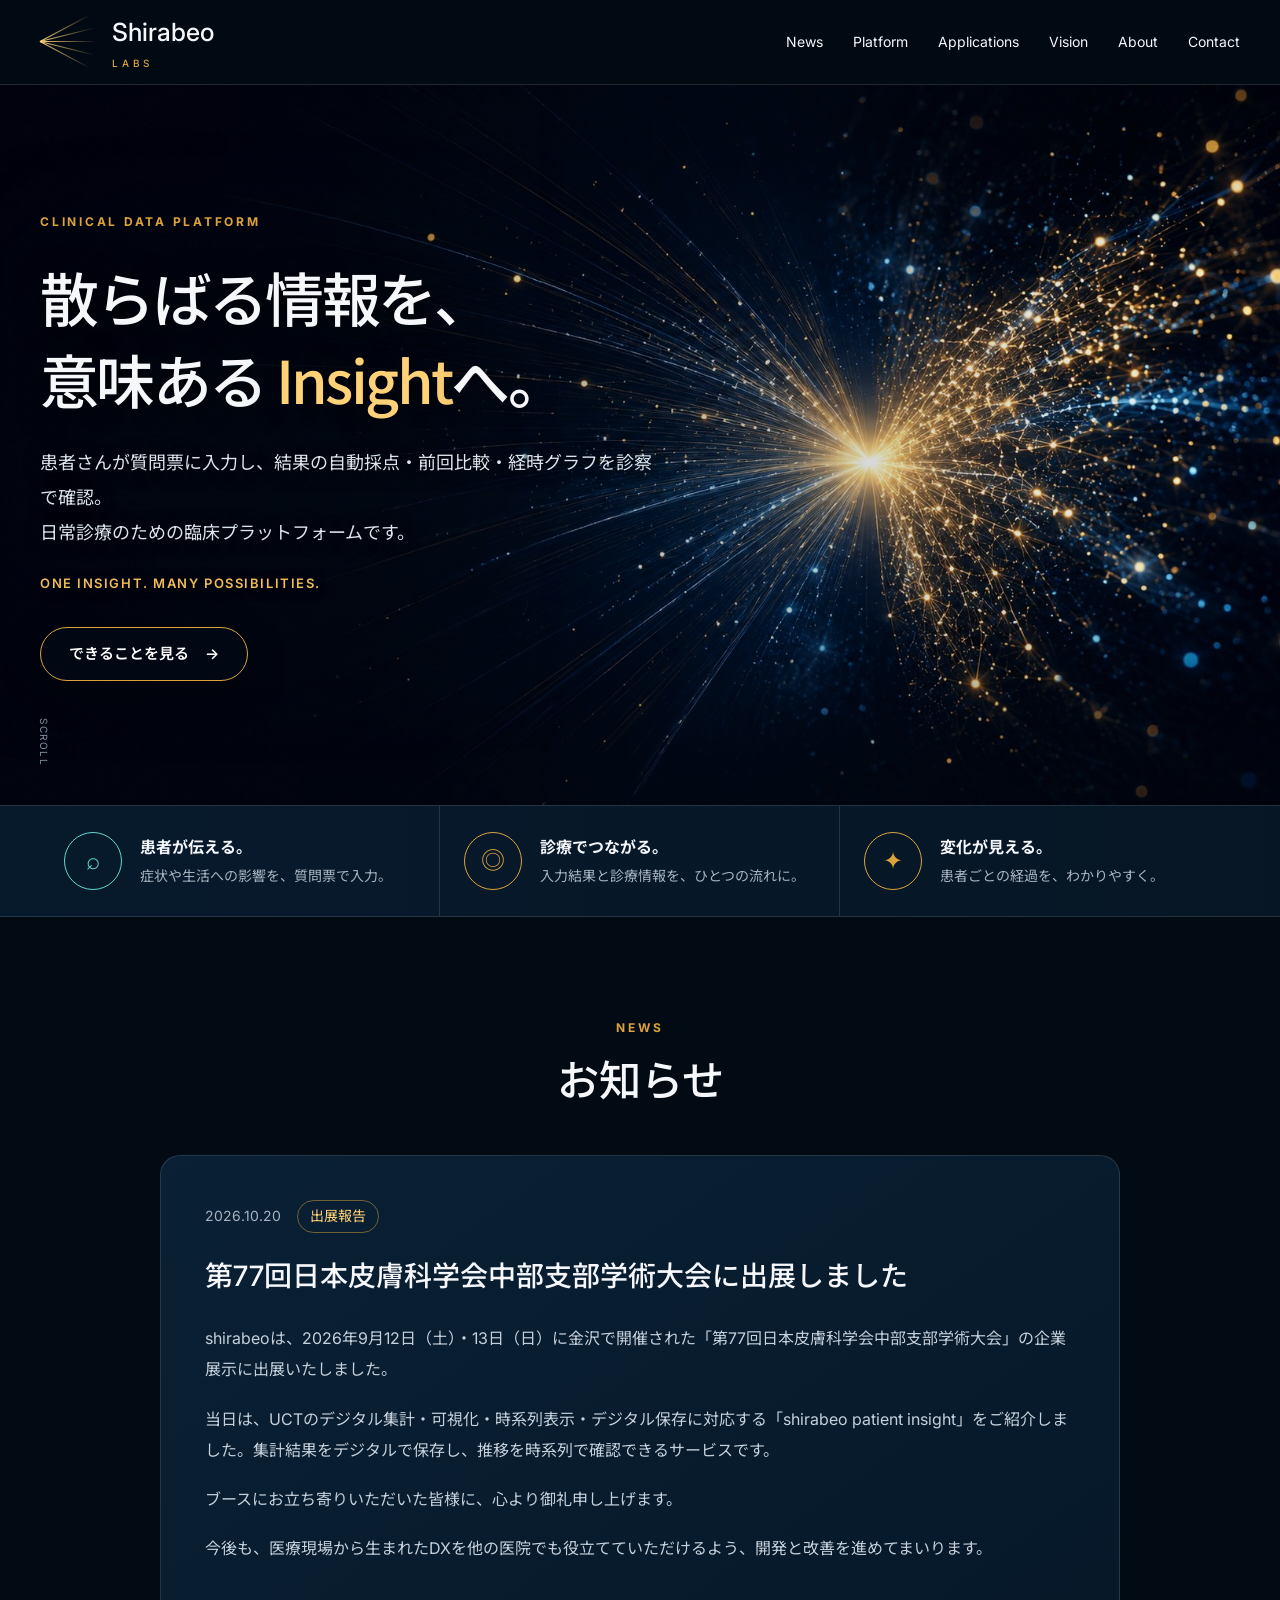
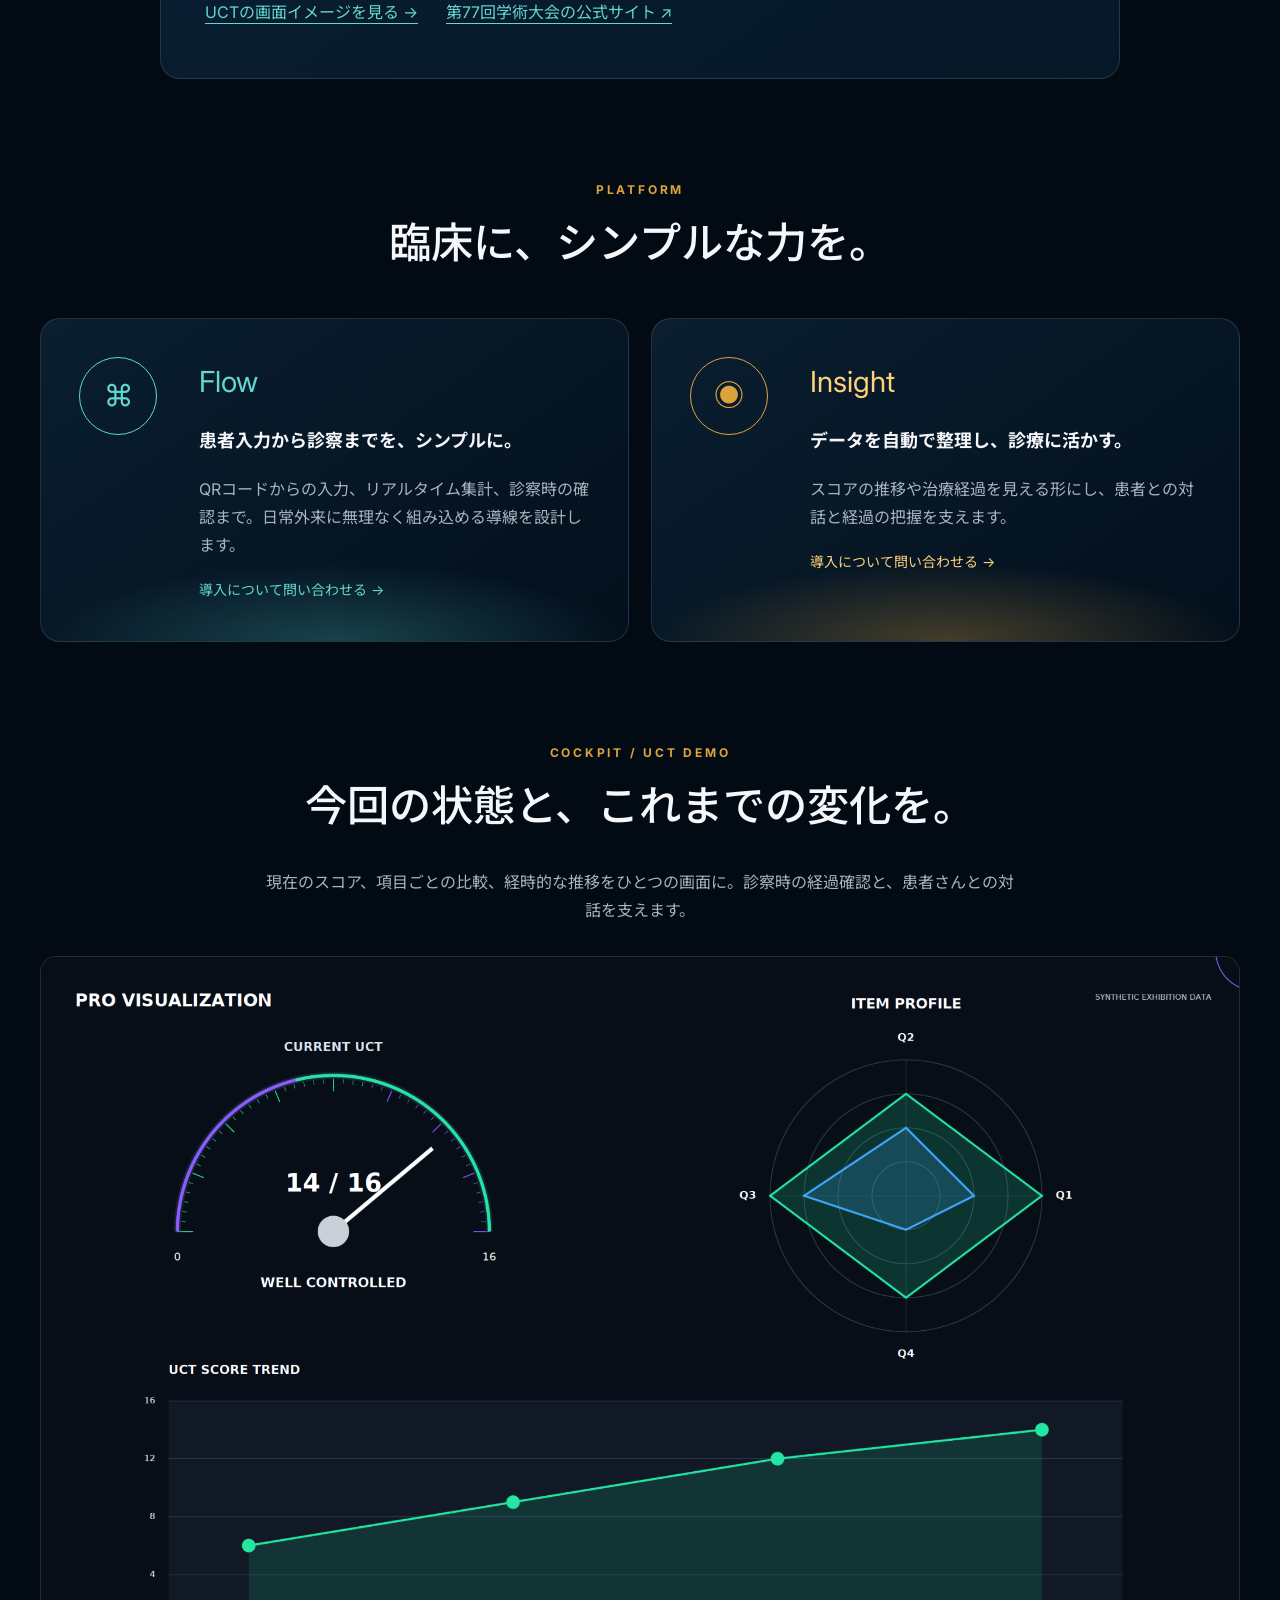
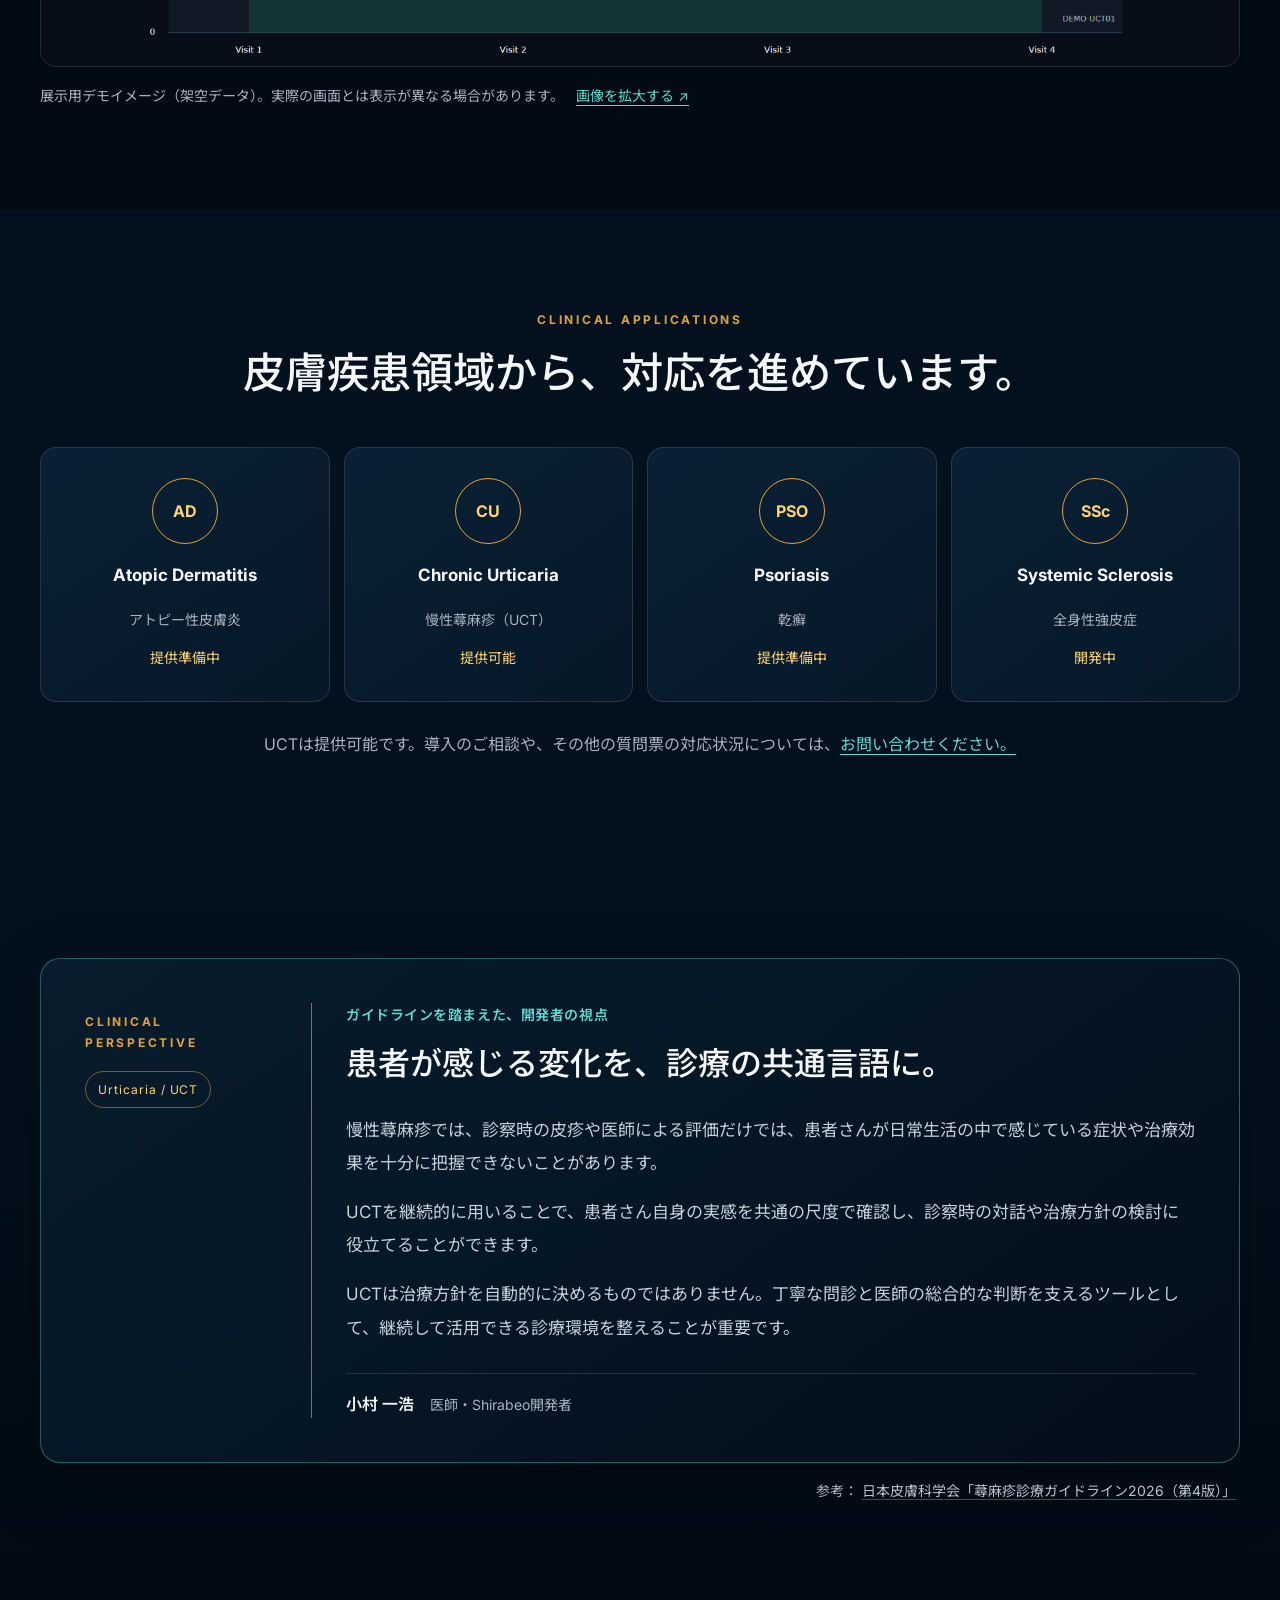
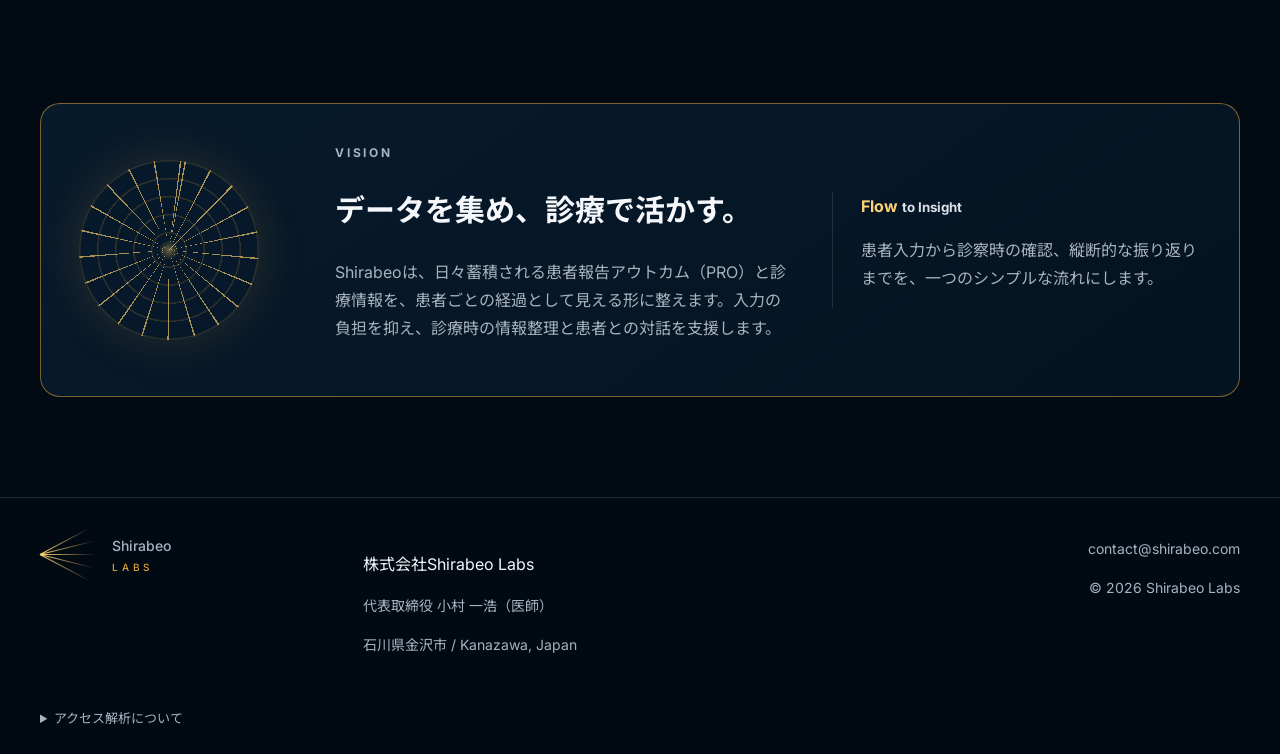
==== commit d4dae2b3: "Mark UCT as available and update introduction inquiry guidance" ====
--- a/index.html
+++ b/index.html
@@ -205,8 +205,8 @@
             <article>
               <span>CU</span>
               <h3>Chronic Urticaria</h3>
-              <p>慢性蕁麻疹</p>
-              <p class="availability">提供準備中</p>
+              <p>慢性蕁麻疹（UCT）</p>
+              <p class="availability">提供可能</p>
             </article>
             <article>
               <span>PSO</span>
@@ -221,7 +221,7 @@
               <p class="availability">開発中</p>
             </article>
           </div>
-          <p class="availability-note">正式提供に向けて準備中です。導入時期・対応する質問票は、<a href="mailto:contact@shirabeo.com">お問い合わせください。</a></p>
+          <p class="availability-note">UCTは提供可能です。導入のご相談や、その他の質問票の対応状況については、<a href="mailto:contact@shirabeo.com">お問い合わせください。</a></p>
         </div>
       </section>
       <section class="section clinical-perspective" aria-labelledby="clinical-perspective-title">
